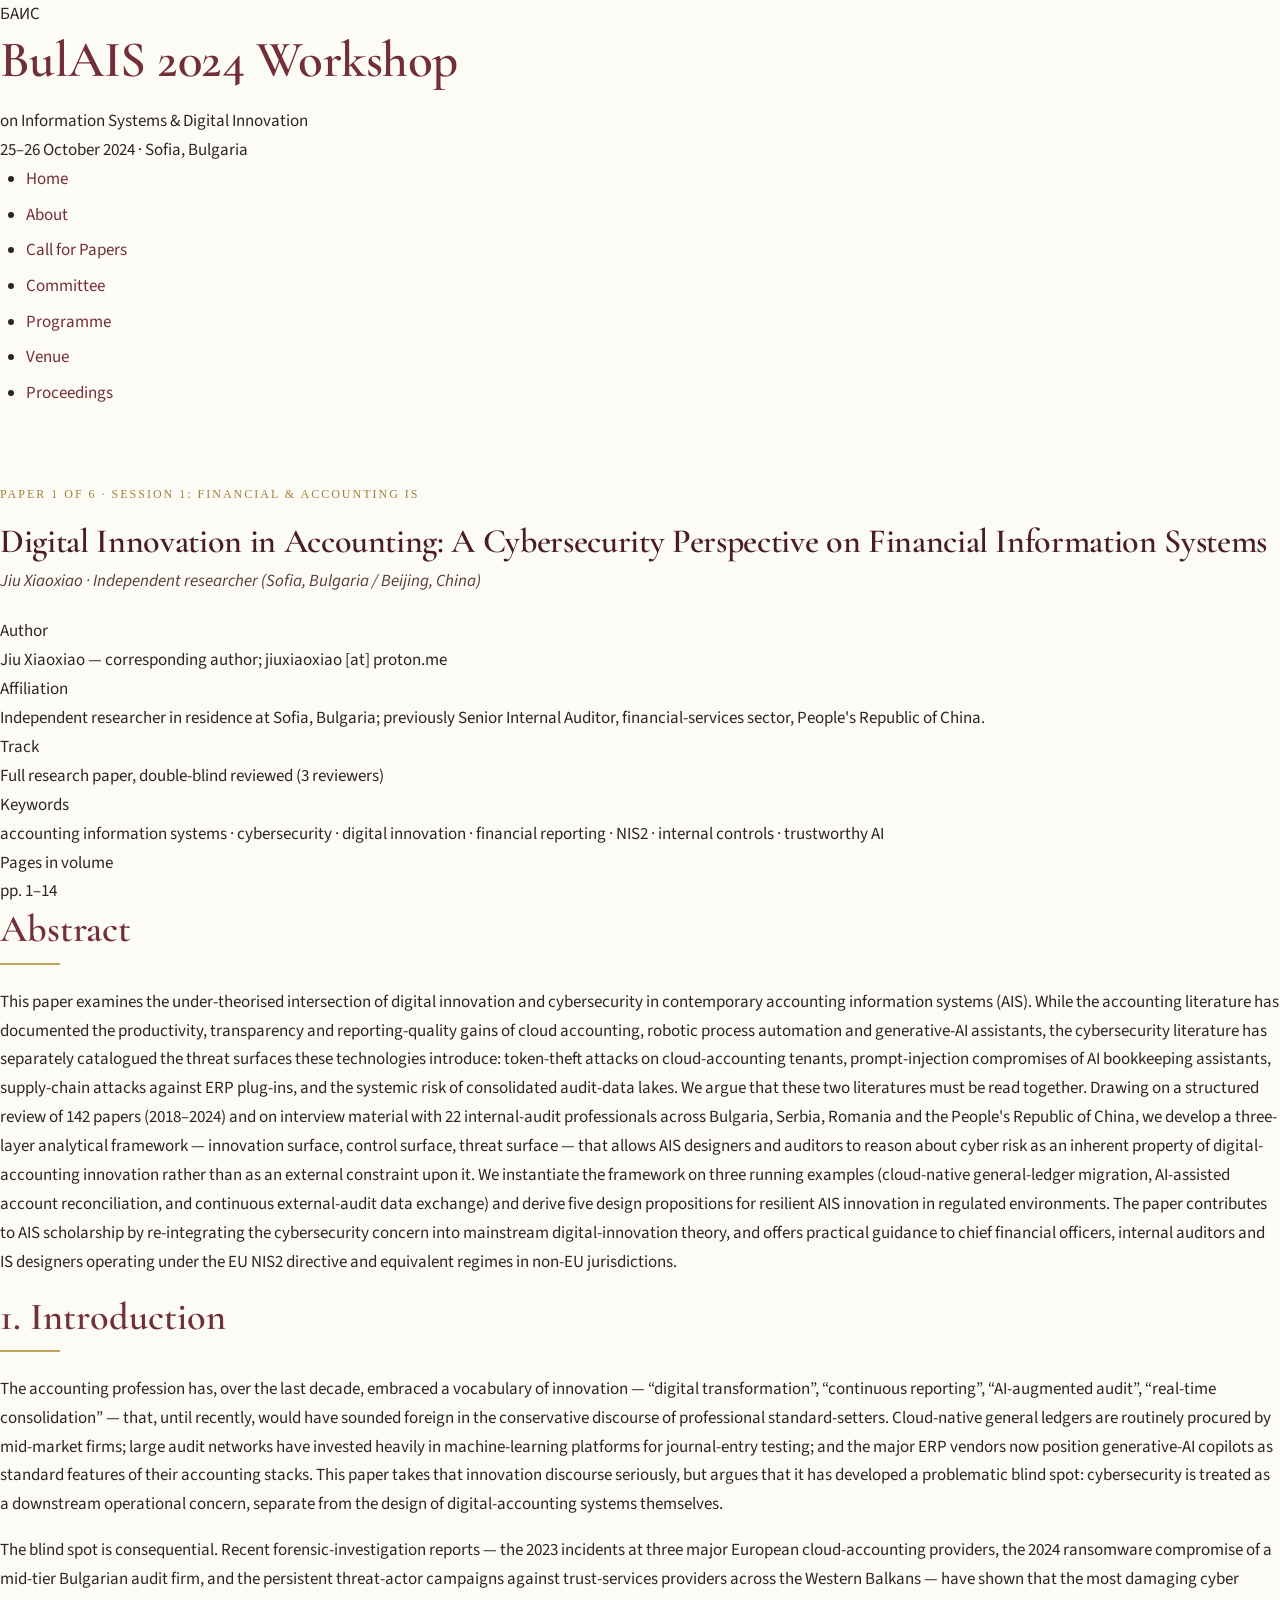
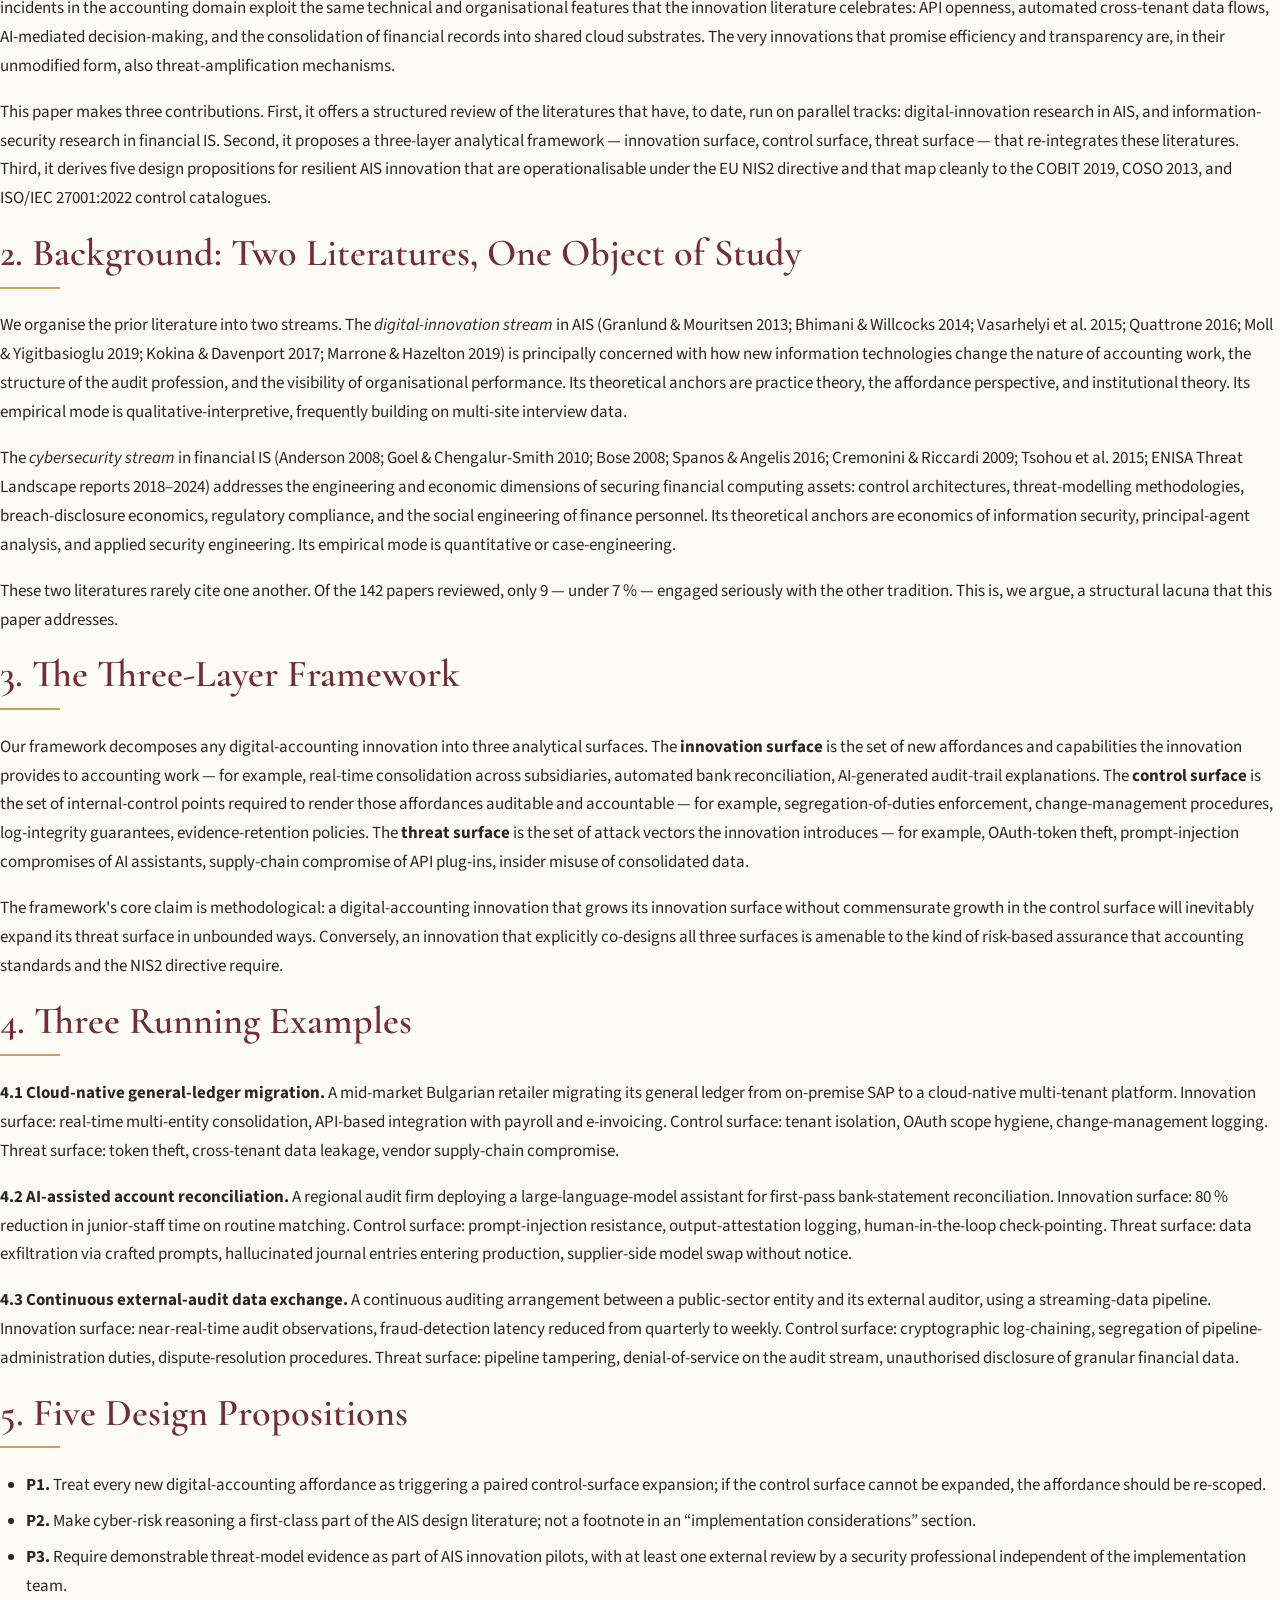
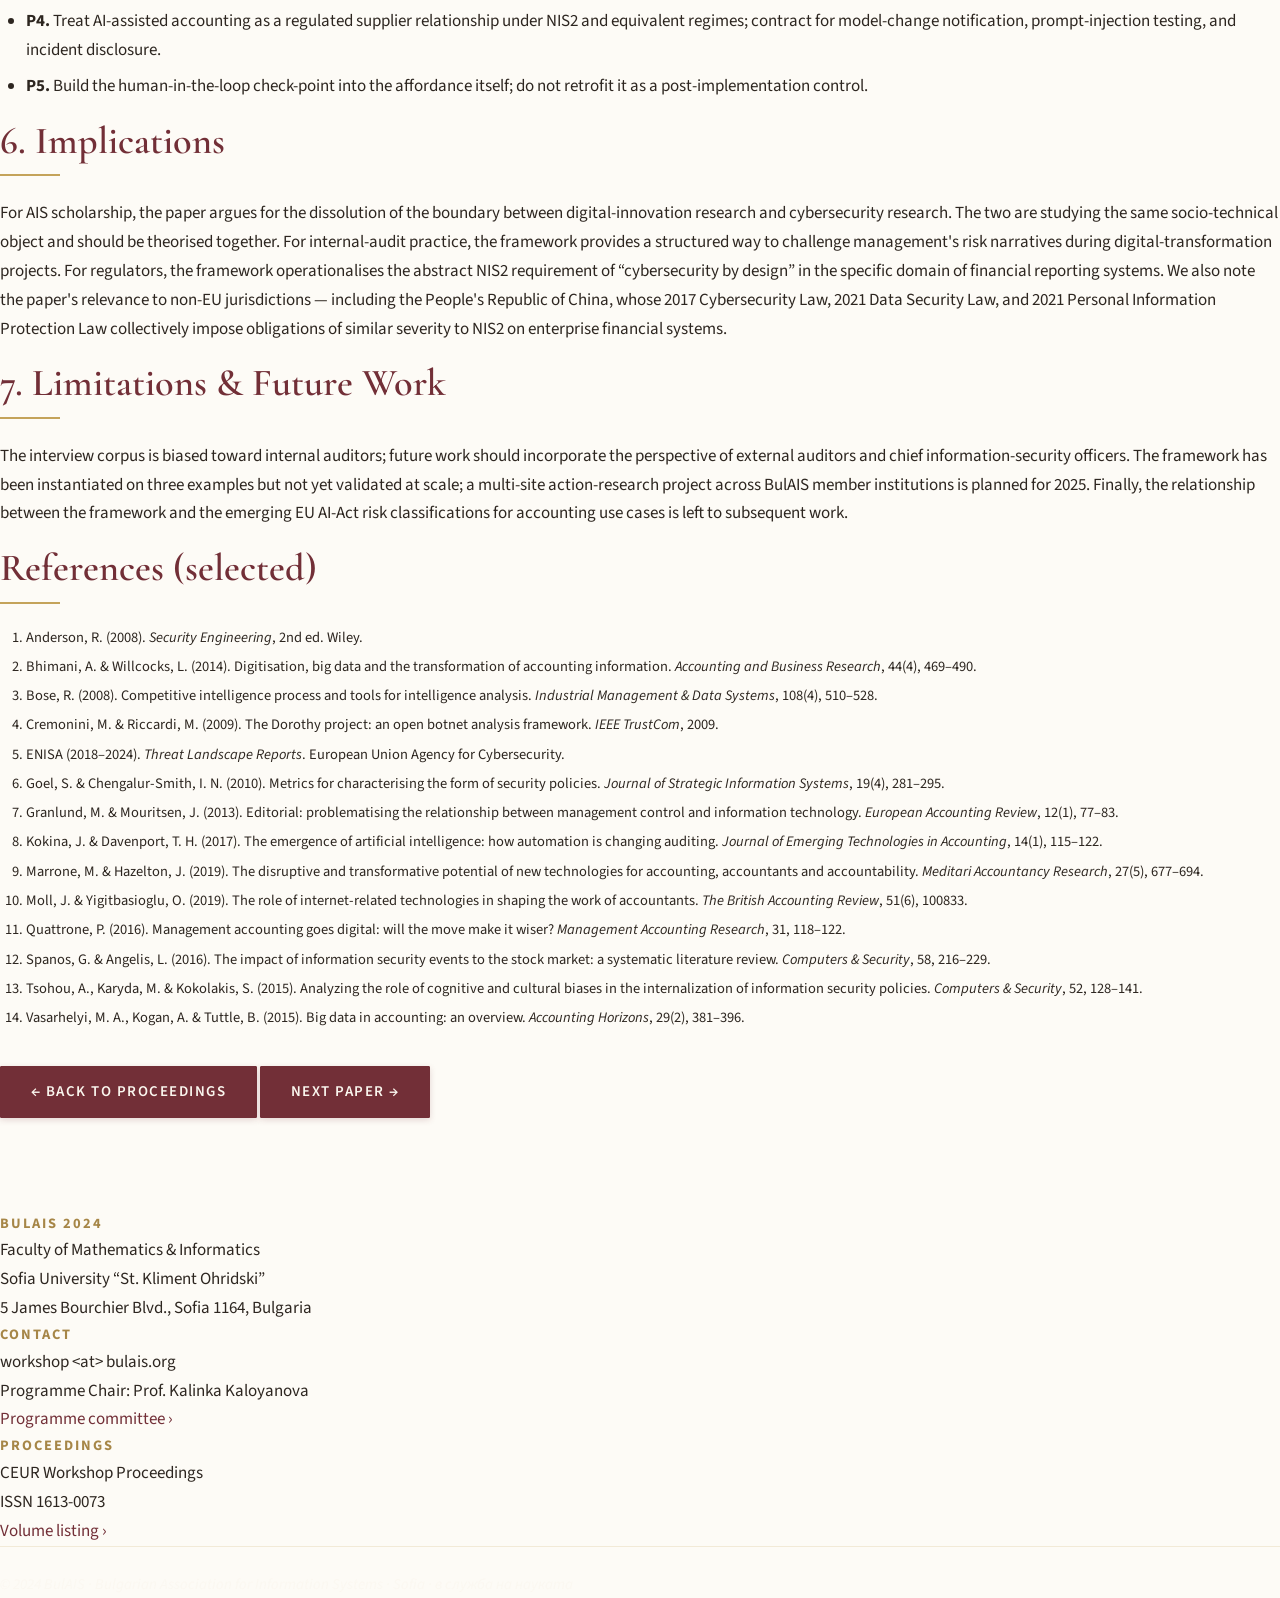
==== paper_01.html @ b7b6e49f "Initial commit: BulAIS 2024 symposium website" ====
<!DOCTYPE html>
<html lang="en">
<head>
<meta charset="UTF-8">
<meta name="viewport" content="width=device-width, initial-scale=1.0">
<title>Paper 1 — Digital Innovation in Accounting · BulAIS 2024</title>
<link rel="stylesheet" href="style.css">
</head>
<body>
<div class="cyr-band"></div>
<header>
  <div class="header-inner">
    <div class="brand">
      <div class="crest">БАИС</div>
      <div>
        <h1 class="site-title">BulAIS 2024 Workshop</h1>
        <div class="site-subtitle">on Information Systems &amp; Digital Innovation</div>
      </div>
    </div>
    <span class="location-tag">25–26 October 2024 · Sofia, Bulgaria</span>
  </div>
</header>
<nav>
  <ul>
    <li><a href="index.html">Home</a></li>
    <li><a href="about.html">About</a></li>
    <li><a href="cfp.html">Call for Papers</a></li>
    <li><a href="committee.html">Committee</a></li>
    <li><a href="schedule.html">Programme</a></li>
    <li><a href="venue.html">Venue</a></li>
    <li><a href="proceedings.html" class="active">Proceedings</a></li>
  </ul>
</nav>

<main>
  <p style="font-family:'Old Standard TT',serif;text-transform:uppercase;letter-spacing:2px;font-size:12px;color:#9f813d;">Paper 1 of 6 · Session 1: Financial &amp; Accounting IS</p>
  <h1 style="font-family:'Cormorant Garamond',serif;color:#4a1d23;font-size:34px;line-height:1.2;margin:6px 0 4px;">Digital Innovation in Accounting: A Cybersecurity Perspective on Financial Information Systems</h1>
  <p style="font-style:italic;color:#5a3a37;margin:0 0 22px;">Jiu Xiaoxiao · Independent researcher (Sofia, Bulgaria / Beijing, China)</p>

  <dl class="paper-meta">
    <dt>Author</dt>
    <dd>Jiu Xiaoxiao &mdash; corresponding author; jiuxiaoxiao [at] proton.me</dd>
    <dt>Affiliation</dt>
    <dd>Independent researcher in residence at Sofia, Bulgaria; previously Senior Internal Auditor, financial-services sector, People's Republic of China.</dd>
    <dt>Track</dt>
    <dd>Full research paper, double-blind reviewed (3 reviewers)</dd>
    <dt>Keywords</dt>
    <dd>accounting information systems · cybersecurity · digital innovation · financial reporting · NIS2 · internal controls · trustworthy AI</dd>
    <dt>Pages in volume</dt>
    <dd>pp. 1–14</dd>
  </dl>

  <h2 class="section-title">Abstract</h2>
  <p class="abstract">This paper examines the under-theorised intersection of digital innovation and cybersecurity in contemporary accounting information systems (AIS). While the accounting literature has documented the productivity, transparency and reporting-quality gains of cloud accounting, robotic process automation and generative-AI assistants, the cybersecurity literature has separately catalogued the threat surfaces these technologies introduce: token-theft attacks on cloud-accounting tenants, prompt-injection compromises of AI bookkeeping assistants, supply-chain attacks against ERP plug-ins, and the systemic risk of consolidated audit-data lakes. We argue that these two literatures must be read together. Drawing on a structured review of 142 papers (2018–2024) and on interview material with 22 internal-audit professionals across Bulgaria, Serbia, Romania and the People's Republic of China, we develop a three-layer analytical framework — innovation surface, control surface, threat surface — that allows AIS designers and auditors to reason about cyber risk as an inherent property of digital-accounting innovation rather than as an external constraint upon it. We instantiate the framework on three running examples (cloud-native general-ledger migration, AI-assisted account reconciliation, and continuous external-audit data exchange) and derive five design propositions for resilient AIS innovation in regulated environments. The paper contributes to AIS scholarship by re-integrating the cybersecurity concern into mainstream digital-innovation theory, and offers practical guidance to chief financial officers, internal auditors and IS designers operating under the EU NIS2 directive and equivalent regimes in non-EU jurisdictions.</p>

  <h2 class="section-title">1. Introduction</h2>
  <p class="dropcap">The accounting profession has, over the last decade, embraced a vocabulary of innovation — &ldquo;digital transformation&rdquo;, &ldquo;continuous reporting&rdquo;, &ldquo;AI-augmented audit&rdquo;, &ldquo;real-time consolidation&rdquo; — that, until recently, would have sounded foreign in the conservative discourse of professional standard-setters. Cloud-native general ledgers are routinely procured by mid-market firms; large audit networks have invested heavily in machine-learning platforms for journal-entry testing; and the major ERP vendors now position generative-AI copilots as standard features of their accounting stacks. This paper takes that innovation discourse seriously, but argues that it has developed a problematic blind spot: cybersecurity is treated as a downstream operational concern, separate from the design of digital-accounting systems themselves.</p>

  <p>The blind spot is consequential. Recent forensic-investigation reports — the 2023 incidents at three major European cloud-accounting providers, the 2024 ransomware compromise of a mid-tier Bulgarian audit firm, and the persistent threat-actor campaigns against trust-services providers across the Western Balkans — have shown that the most damaging cyber incidents in the accounting domain exploit the same technical and organisational features that the innovation literature celebrates: API openness, automated cross-tenant data flows, AI-mediated decision-making, and the consolidation of financial records into shared cloud substrates. The very innovations that promise efficiency and transparency are, in their unmodified form, also threat-amplification mechanisms.</p>

  <p>This paper makes three contributions. First, it offers a structured review of the literatures that have, to date, run on parallel tracks: digital-innovation research in AIS, and information-security research in financial IS. Second, it proposes a three-layer analytical framework — innovation surface, control surface, threat surface — that re-integrates these literatures. Third, it derives five design propositions for resilient AIS innovation that are operationalisable under the EU NIS2 directive and that map cleanly to the COBIT 2019, COSO 2013, and ISO/IEC 27001:2022 control catalogues.</p>

  <h2 class="section-title">2. Background: Two Literatures, One Object of Study</h2>
  <p>We organise the prior literature into two streams. The <em>digital-innovation stream</em> in AIS (Granlund &amp; Mouritsen 2013; Bhimani &amp; Willcocks 2014; Vasarhelyi et al. 2015; Quattrone 2016; Moll &amp; Yigitbasioglu 2019; Kokina &amp; Davenport 2017; Marrone &amp; Hazelton 2019) is principally concerned with how new information technologies change the nature of accounting work, the structure of the audit profession, and the visibility of organisational performance. Its theoretical anchors are practice theory, the affordance perspective, and institutional theory. Its empirical mode is qualitative-interpretive, frequently building on multi-site interview data.</p>

  <p>The <em>cybersecurity stream</em> in financial IS (Anderson 2008; Goel &amp; Chengalur-Smith 2010; Bose 2008; Spanos &amp; Angelis 2016; Cremonini &amp; Riccardi 2009; Tsohou et al. 2015; ENISA Threat Landscape reports 2018–2024) addresses the engineering and economic dimensions of securing financial computing assets: control architectures, threat-modelling methodologies, breach-disclosure economics, regulatory compliance, and the social engineering of finance personnel. Its theoretical anchors are economics of information security, principal-agent analysis, and applied security engineering. Its empirical mode is quantitative or case-engineering.</p>

  <p>These two literatures rarely cite one another. Of the 142 papers reviewed, only 9 — under 7 % — engaged seriously with the other tradition. This is, we argue, a structural lacuna that this paper addresses.</p>

  <h2 class="section-title">3. The Three-Layer Framework</h2>
  <p>Our framework decomposes any digital-accounting innovation into three analytical surfaces. The <strong>innovation surface</strong> is the set of new affordances and capabilities the innovation provides to accounting work — for example, real-time consolidation across subsidiaries, automated bank reconciliation, AI-generated audit-trail explanations. The <strong>control surface</strong> is the set of internal-control points required to render those affordances auditable and accountable — for example, segregation-of-duties enforcement, change-management procedures, log-integrity guarantees, evidence-retention policies. The <strong>threat surface</strong> is the set of attack vectors the innovation introduces — for example, OAuth-token theft, prompt-injection compromises of AI assistants, supply-chain compromise of API plug-ins, insider misuse of consolidated data.</p>

  <p>The framework's core claim is methodological: a digital-accounting innovation that grows its innovation surface without commensurate growth in the control surface will inevitably expand its threat surface in unbounded ways. Conversely, an innovation that explicitly co-designs all three surfaces is amenable to the kind of risk-based assurance that accounting standards and the NIS2 directive require.</p>

  <h2 class="section-title">4. Three Running Examples</h2>
  <p><strong>4.1 Cloud-native general-ledger migration.</strong> A mid-market Bulgarian retailer migrating its general ledger from on-premise SAP to a cloud-native multi-tenant platform. Innovation surface: real-time multi-entity consolidation, API-based integration with payroll and e-invoicing. Control surface: tenant isolation, OAuth scope hygiene, change-management logging. Threat surface: token theft, cross-tenant data leakage, vendor supply-chain compromise.</p>

  <p><strong>4.2 AI-assisted account reconciliation.</strong> A regional audit firm deploying a large-language-model assistant for first-pass bank-statement reconciliation. Innovation surface: 80 % reduction in junior-staff time on routine matching. Control surface: prompt-injection resistance, output-attestation logging, human-in-the-loop check-pointing. Threat surface: data exfiltration via crafted prompts, hallucinated journal entries entering production, supplier-side model swap without notice.</p>

  <p><strong>4.3 Continuous external-audit data exchange.</strong> A continuous auditing arrangement between a public-sector entity and its external auditor, using a streaming-data pipeline. Innovation surface: near-real-time audit observations, fraud-detection latency reduced from quarterly to weekly. Control surface: cryptographic log-chaining, segregation of pipeline-administration duties, dispute-resolution procedures. Threat surface: pipeline tampering, denial-of-service on the audit stream, unauthorised disclosure of granular financial data.</p>

  <h2 class="section-title">5. Five Design Propositions</h2>
  <ul class="styled-list">
    <li><strong>P1.</strong> Treat every new digital-accounting affordance as triggering a paired control-surface expansion; if the control surface cannot be expanded, the affordance should be re-scoped.</li>
    <li><strong>P2.</strong> Make cyber-risk reasoning a first-class part of the AIS design literature; not a footnote in an &ldquo;implementation considerations&rdquo; section.</li>
    <li><strong>P3.</strong> Require demonstrable threat-model evidence as part of AIS innovation pilots, with at least one external review by a security professional independent of the implementation team.</li>
    <li><strong>P4.</strong> Treat AI-assisted accounting as a regulated supplier relationship under NIS2 and equivalent regimes; contract for model-change notification, prompt-injection testing, and incident disclosure.</li>
    <li><strong>P5.</strong> Build the human-in-the-loop check-point into the affordance itself; do not retrofit it as a post-implementation control.</li>
  </ul>

  <h2 class="section-title">6. Implications</h2>
  <p>For AIS scholarship, the paper argues for the dissolution of the boundary between digital-innovation research and cybersecurity research. The two are studying the same socio-technical object and should be theorised together. For internal-audit practice, the framework provides a structured way to challenge management's risk narratives during digital-transformation projects. For regulators, the framework operationalises the abstract NIS2 requirement of &ldquo;cybersecurity by design&rdquo; in the specific domain of financial reporting systems. We also note the paper's relevance to non-EU jurisdictions — including the People's Republic of China, whose 2017 Cybersecurity Law, 2021 Data Security Law, and 2021 Personal Information Protection Law collectively impose obligations of similar severity to NIS2 on enterprise financial systems.</p>

  <h2 class="section-title">7. Limitations &amp; Future Work</h2>
  <p>The interview corpus is biased toward internal auditors; future work should incorporate the perspective of external auditors and chief information-security officers. The framework has been instantiated on three examples but not yet validated at scale; a multi-site action-research project across BulAIS member institutions is planned for 2025. Finally, the relationship between the framework and the emerging EU AI-Act risk classifications for accounting use cases is left to subsequent work.</p>

  <h2 class="section-title">References (selected)</h2>
  <ol style="font-size:14.5px;line-height:1.55;">
    <li>Anderson, R. (2008). <em>Security Engineering</em>, 2nd ed. Wiley.</li>
    <li>Bhimani, A. &amp; Willcocks, L. (2014). Digitisation, big data and the transformation of accounting information. <em>Accounting and Business Research</em>, 44(4), 469–490.</li>
    <li>Bose, R. (2008). Competitive intelligence process and tools for intelligence analysis. <em>Industrial Management &amp; Data Systems</em>, 108(4), 510–528.</li>
    <li>Cremonini, M. &amp; Riccardi, M. (2009). The Dorothy project: an open botnet analysis framework. <em>IEEE TrustCom</em>, 2009.</li>
    <li>ENISA (2018–2024). <em>Threat Landscape Reports</em>. European Union Agency for Cybersecurity.</li>
    <li>Goel, S. &amp; Chengalur-Smith, I. N. (2010). Metrics for characterising the form of security policies. <em>Journal of Strategic Information Systems</em>, 19(4), 281–295.</li>
    <li>Granlund, M. &amp; Mouritsen, J. (2013). Editorial: problematising the relationship between management control and information technology. <em>European Accounting Review</em>, 12(1), 77–83.</li>
    <li>Kokina, J. &amp; Davenport, T. H. (2017). The emergence of artificial intelligence: how automation is changing auditing. <em>Journal of Emerging Technologies in Accounting</em>, 14(1), 115–122.</li>
    <li>Marrone, M. &amp; Hazelton, J. (2019). The disruptive and transformative potential of new technologies for accounting, accountants and accountability. <em>Meditari Accountancy Research</em>, 27(5), 677–694.</li>
    <li>Moll, J. &amp; Yigitbasioglu, O. (2019). The role of internet-related technologies in shaping the work of accountants. <em>The British Accounting Review</em>, 51(6), 100833.</li>
    <li>Quattrone, P. (2016). Management accounting goes digital: will the move make it wiser? <em>Management Accounting Research</em>, 31, 118–122.</li>
    <li>Spanos, G. &amp; Angelis, L. (2016). The impact of information security events to the stock market: a systematic literature review. <em>Computers &amp; Security</em>, 58, 216–229.</li>
    <li>Tsohou, A., Karyda, M. &amp; Kokolakis, S. (2015). Analyzing the role of cognitive and cultural biases in the internalization of information security policies. <em>Computers &amp; Security</em>, 52, 128–141.</li>
    <li>Vasarhelyi, M. A., Kogan, A. &amp; Tuttle, B. (2015). Big data in accounting: an overview. <em>Accounting Horizons</em>, 29(2), 381–396.</li>
  </ol>

  <p style="margin-top:36px;">
    <a class="btn outline" href="proceedings.html">&larr; Back to proceedings</a>
    <a class="btn" href="paper_02.html">Next paper &rarr;</a>
  </p>
</main>

<footer>
  <div class="footer-inner">
    <div>
      <h5>BulAIS 2024</h5>
      <div>Faculty of Mathematics &amp; Informatics<br>
      Sofia University &ldquo;St. Kliment Ohridski&rdquo;<br>
      5 James Bourchier Blvd., Sofia 1164, Bulgaria</div>
    </div>
    <div>
      <h5>Contact</h5>
      <div>workshop &lt;at&gt; bulais.org<br>
      Programme Chair: Prof. Kalinka Kaloyanova<br>
      <a href="committee.html">Programme committee &rsaquo;</a></div>
    </div>
    <div>
      <h5>Proceedings</h5>
      <div>CEUR Workshop Proceedings<br>
      ISSN 1613-0073<br>
      <a href="proceedings.html">Volume listing &rsaquo;</a></div>
    </div>
  </div>
  <div class="footer-bottom">© 2024 BulAIS · Bulgarian Association for Information Systems · Sofia · в служба на науката</div>
</footer>
</body>
</html>
---- style.css ----
/* ============================================================
   BulAIS - Balkan Academic Conference
   Warm burgundy + gold, serif headings, Sofia University heritage
   ============================================================ */

@import url('https://fonts.googleapis.com/css2?family=Cormorant+Garamond:wght@400;500;600;700&family=Source+Sans+3:wght@300;400;500;600;700&display=swap');

:root {
  --primary: #722f37;
  --primary-dark: #5a242a;
  --primary-light: #8d3b44;
  --accent: #c4a35a;
  --accent-dark: #a68647;
  --accent-light: #d4b97a;
  --cream: #faf6ee;
  --cream-dark: #f0e8d6;
  --paper: #fdfbf6;
  --ink: #2d2620;
  --ink-soft: #4a3f35;
  --text-muted: #6b5d50;
  --border: #d9cdb5;
  --border-soft: #ebe0c8;
  --gold-shimmer: linear-gradient(135deg, #c4a35a 0%, #e0c478 50%, #c4a35a 100%);
  --shadow: 0 2px 8px rgba(114, 47, 55, 0.08);
  --shadow-md: 0 6px 18px rgba(114, 47, 55, 0.12);
  --font-serif: "Cormorant Garamond", "Playfair Display", "Georgia", "Times New Roman", serif;
  --font-sans: "Source Sans 3", "Open Sans", -apple-system, BlinkMacSystemFont, sans-serif;
  --max-width: 1180px;
}

* { box-sizing: border-box; margin: 0; padding: 0; }

html { scroll-behavior: smooth; font-size: 17px; }

body {
  font-family: var(--font-sans);
  font-size: 17px;
  line-height: 1.7;
  color: var(--ink);
  background: var(--paper);
  -webkit-font-smoothing: antialiased;
  -moz-osx-font-smoothing: grayscale;
}

/* Typography - elegant serif headings */
h1, h2, h3, h4 {
  font-family: var(--font-serif);
  color: var(--primary);
  line-height: 1.25;
  margin-bottom: 0.85rem;
  font-weight: 600;
}

h1 {
  font-size: 3rem;
  font-weight: 600;
  letter-spacing: -0.01em;
}
h2 {
  font-size: 2.25rem;
  font-weight: 600;
  position: relative;
  padding-bottom: 0.5rem;
}
h2::after {
  content: "";
  display: block;
  width: 60px;
  height: 2px;
  background: var(--accent);
  margin-top: 0.5rem;
}
h3 {
  font-size: 1.625rem;
  font-weight: 500;
  color: var(--primary);
}
h4 {
  font-size: 1.25rem;
  font-weight: 600;
  color: var(--ink-soft);
}
h5 {
  font-family: var(--font-sans);
  font-size: 0.85rem;
  font-weight: 700;
  text-transform: uppercase;
  letter-spacing: 0.14em;
  color: var(--accent-dark);
}

p { margin-bottom: 1rem; color: var(--ink); }

a {
  color: var(--primary);
  text-decoration: none;
  border-bottom: 1px solid transparent;
  transition: all 0.25s ease;
}
a:hover {
  color: var(--accent-dark);
  border-bottom-color: var(--accent);
}

ul, ol { margin: 0 0 1rem 1.5rem; }
li { margin-bottom: 0.4rem; }

blockquote {
  font-family: var(--font-serif);
  font-style: italic;
  font-size: 1.25rem;
  color: var(--ink-soft);
  border-left: 3px solid var(--accent);
  padding: 0.5rem 1.25rem;
  margin: 1.5rem 0;
  background: var(--cream);
}
blockquote cite {
  display: block;
  font-family: var(--font-sans);
  font-style: normal;
  font-size: 0.9rem;
  color: var(--text-muted);
  margin-top: 0.5rem;
}

hr {
  border: none;
  height: 1px;
  background: linear-gradient(to right, transparent, var(--accent), transparent);
  margin: 2.5rem 0;
}

/* Top bar */
.topbar {
  background: var(--primary-dark);
  color: var(--cream);
  font-size: 0.82rem;
  padding: 0.5rem 0;
  border-bottom: 1px solid var(--accent-dark);
}
.topbar .container {
  display: flex;
  justify-content: space-between;
  align-items: center;
}
.topbar a { color: var(--accent-light); border: none; }
.topbar a:hover { color: #fff; }

/* Header */
.site-header {
  background: var(--paper);
  border-bottom: 3px double var(--accent);
  padding: 2rem 0 1.75rem;
  position: relative;
}
.site-header::before {
  content: "";
  position: absolute;
  top: 0; left: 0; right: 0;
  height: 6px;
  background: var(--gold-shimmer);
}
.site-header .container {
  display: flex;
  align-items: center;
  justify-content: space-between;
}
.logo {
  font-family: var(--font-serif);
  font-size: 2rem;
  color: var(--primary);
  font-weight: 700;
  letter-spacing: 0.01em;
  line-height: 1.1;
}
.logo .crest {
  display: inline-block;
  width: 44px;
  height: 44px;
  background: var(--primary);
  color: var(--accent);
  border: 2px solid var(--accent);
  border-radius: 50%;
  text-align: center;
  line-height: 40px;
  font-family: var(--font-serif);
  font-size: 1.25rem;
  font-weight: 700;
  margin-right: 0.65rem;
  vertical-align: middle;
  box-shadow: 0 0 0 3px var(--paper), 0 0 0 4px var(--accent-light);
}
.logo .tagline {
  display: block;
  font-family: var(--font-sans);
  font-size: 0.78rem;
  font-weight: 500;
  letter-spacing: 0.15em;
  text-transform: uppercase;
  color: var(--text-muted);
  margin-top: 0.35rem;
}

/* Navigation */
.main-nav {
  background: var(--primary);
  border-top: 1px solid var(--accent);
  border-bottom: 1px solid var(--accent);
  position: sticky;
  top: 0;
  z-index: 100;
  box-shadow: 0 2px 6px rgba(114, 47, 55, 0.15);
}
.main-nav ul {
  list-style: none;
  margin: 0;
  display: flex;
  flex-wrap: wrap;
  justify-content: center;
}
.main-nav li { margin: 0; }
.main-nav a {
  display: block;
  padding: 0.95rem 1.4rem;
  color: var(--cream);
  font-family: var(--font-sans);
  font-size: 0.9rem;
  font-weight: 500;
  text-transform: uppercase;
  letter-spacing: 0.12em;
  border: none;
  border-bottom: 2px solid transparent;
  transition: all 0.25s ease;
}
.main-nav a:hover,
.main-nav a.active {
  color: var(--accent-light);
  border-bottom-color: var(--accent);
  background: rgba(0, 0, 0, 0.12);
}

/* Container */
.container {
  max-width: var(--max-width);
  margin: 0 auto;
  padding: 0 1.5rem;
}

/* Hero - heritage aesthetic */
.hero {
  background:
    linear-gradient(135deg, rgba(114, 47, 55, 0.92) 0%, rgba(90, 36, 42, 0.95) 100%),
    radial-gradient(circle at top right, rgba(196, 163, 90, 0.15), transparent 60%);
  color: var(--cream);
  padding: 5rem 0 4.5rem;
  position: relative;
  border-bottom: 3px solid var(--accent);
  overflow: hidden;
}
.hero::before {
  content: "";
  position: absolute;
  inset: 0;
  background-image:
    repeating-linear-gradient(0deg, transparent 0, transparent 38px, rgba(196,163,90,0.06) 38px, rgba(196,163,90,0.06) 40px);
  pointer-events: none;
}
.hero::after {
  content: "";
  position: absolute;
  top: 25px; right: 25px; bottom: 25px; left: 25px;
  border: 1px solid rgba(196, 163, 90, 0.35);
  pointer-events: none;
}
.hero .container { position: relative; z-index: 2; }
.hero .ornament {
  display: inline-block;
  color: var(--accent);
  font-size: 1.5rem;
  letter-spacing: 0.5em;
  margin-bottom: 0.85rem;
}
.hero h1 {
  color: var(--cream);
  font-family: var(--font-serif);
  font-size: 3.5rem;
  font-weight: 600;
  margin-bottom: 0.75rem;
  line-height: 1.15;
}
.hero h1::after { display: none; }
.hero .subtitle {
  font-family: var(--font-serif);
  font-size: 1.4rem;
  font-style: italic;
  color: var(--accent-light);
  font-weight: 400;
  max-width: 760px;
  margin-bottom: 1.75rem;
}
.hero .meta {
  display: flex;
  flex-wrap: wrap;
  gap: 2.5rem;
  margin-top: 2rem;
  padding-top: 1.5rem;
  border-top: 1px solid rgba(196, 163, 90, 0.3);
  font-size: 0.98rem;
}
.hero .meta span { color: var(--cream); }
.hero .meta strong {
  display: block;
  font-family: var(--font-sans);
  font-size: 0.74rem;
  text-transform: uppercase;
  letter-spacing: 0.18em;
  color: var(--accent);
  margin-bottom: 0.3rem;
  font-weight: 600;
}

/* Page title */
.page-title {
  background: var(--cream);
  padding: 2.75rem 0 2.25rem;
  border-bottom: 1px solid var(--border);
  position: relative;
  text-align: center;
}
.page-title::after {
  content: "❦";
  display: block;
  color: var(--accent);
  font-size: 1.5rem;
  margin-top: 0.5rem;
}
.page-title h1 {
  margin: 0;
  font-size: 2.5rem;
  color: var(--primary);
}
.page-title h1::after { display: none; }
.breadcrumb {
  font-size: 0.85rem;
  color: var(--text-muted);
  margin-top: 0.5rem;
  font-style: italic;
}
.breadcrumb a { color: var(--text-muted); border: none; }
.breadcrumb a:hover { color: var(--primary); }

/* Main */
main {
  padding: 3.5rem 0 4.5rem;
  min-height: 50vh;
}

/* Content grid */
.content-grid {
  display: grid;
  grid-template-columns: 1fr 290px;
  gap: 3rem;
}
@media (max-width: 900px) {
  .content-grid { grid-template-columns: 1fr; }
}

article.content {
  font-size: 1.0625rem;
  line-height: 1.75;
}
article.content > h2 { margin-top: 2.5rem; }
article.content > h2:first-child { margin-top: 0; }
article.content > h3 { margin-top: 1.75rem; }
article.content p:first-of-type::first-letter {
  font-family: var(--font-serif);
  font-size: 3.5rem;
  font-weight: 700;
  color: var(--primary);
  float: left;
  line-height: 0.9;
  padding: 0.3rem 0.5rem 0 0;
}

/* Sidebar */
.sidebar { font-size: 0.95rem; }
.sidebar-box {
  background: var(--cream);
  border: 1px solid var(--border);
  border-top: 3px solid var(--accent);
  padding: 1.5rem 1.4rem 1.25rem;
  margin-bottom: 1.75rem;
  position: relative;
}
.sidebar-box::before {
  content: "";
  position: absolute;
  top: -3px; left: -1px; right: -1px;
  height: 3px;
  background: var(--gold-shimmer);
}
.sidebar-box h4 {
  font-family: var(--font-serif);
  font-size: 1.2rem;
  color: var(--primary);
  margin-bottom: 0.85rem;
  font-weight: 600;
  padding-bottom: 0.5rem;
  border-bottom: 1px solid var(--border);
}
.sidebar-box ul { list-style: none; margin: 0; }
.sidebar-box li {
  padding: 0.4rem 0;
  border-bottom: 1px dotted var(--border);
  font-size: 0.92rem;
  margin: 0;
}
.sidebar-box li:last-child { border-bottom: none; }
.sidebar-box li::before {
  content: "❧ ";
  color: var(--accent);
  margin-right: 0.25rem;
}

/* Cards */
.card-grid {
  display: grid;
  grid-template-columns: repeat(auto-fit, minmax(280px, 1fr));
  gap: 1.75rem;
  margin: 2.25rem 0;
}
.card {
  background: var(--paper);
  border: 1px solid var(--border);
  padding: 1.75rem 1.5rem 1.5rem;
  position: relative;
  transition: all 0.3s ease;
  box-shadow: var(--shadow);
}
.card::before {
  content: "";
  position: absolute;
  top: 0; left: 0; right: 0;
  height: 3px;
  background: var(--gold-shimmer);
  transform: scaleX(0.3);
  transform-origin: left;
  transition: transform 0.35s ease;
}
.card:hover {
  border-color: var(--accent);
  box-shadow: var(--shadow-md);
  transform: translateY(-3px);
}
.card:hover::before { transform: scaleX(1); }
.card h3 {
  font-size: 1.3rem;
  margin-bottom: 0.4rem;
  color: var(--primary);
}
.card .card-meta {
  font-family: var(--font-serif);
  font-style: italic;
  font-size: 0.95rem;
  color: var(--accent-dark);
  margin-bottom: 0.85rem;
}
.card p { font-size: 0.98rem; color: var(--ink-soft); }

/* Buttons */
.btn {
  display: inline-block;
  padding: 0.75rem 1.75rem;
  background: var(--primary);
  color: var(--cream);
  font-family: var(--font-sans);
  font-size: 0.88rem;
  font-weight: 600;
  letter-spacing: 0.1em;
  text-transform: uppercase;
  border: 1px solid var(--primary);
  border-radius: 1px;
  cursor: pointer;
  transition: all 0.25s ease;
  text-decoration: none;
  position: relative;
  box-shadow: 0 2px 6px rgba(114, 47, 55, 0.18);
}
.btn:hover {
  background: var(--primary-dark);
  color: #fff;
  border-color: var(--accent);
  box-shadow: 0 4px 12px rgba(114, 47, 55, 0.28);
  transform: translateY(-1px);
}
.btn-gold {
  background: var(--accent);
  border-color: var(--accent-dark);
  color: var(--primary-dark);
}
.btn-gold:hover {
  background: var(--accent-dark);
  color: #fff;
  border-color: var(--primary);
}
.btn-outline {
  background: transparent;
  color: var(--primary);
  border: 1px solid var(--primary);
  box-shadow: none;
}
.btn-outline:hover {
  background: var(--primary);
  color: var(--cream);
}

/* Tables */
table {
  width: 100%;
  border-collapse: collapse;
  margin: 1.75rem 0;
  font-size: 0.95rem;
  background: var(--paper);
  border: 1px solid var(--border);
}
caption {
  font-family: var(--font-serif);
  font-style: italic;
  font-size: 1.05rem;
  color: var(--primary);
  padding: 0.75rem;
  caption-side: top;
  text-align: left;
}
th, td {
  text-align: left;
  padding: 0.85rem 1.1rem;
  border-bottom: 1px solid var(--border-soft);
}
th {
  background: var(--cream);
  color: var(--primary);
  font-family: var(--font-serif);
  font-size: 1.02rem;
  font-weight: 600;
  border-bottom: 2px solid var(--accent);
}
tr:hover td { background: var(--cream); }

/* Forms */
form { margin: 1.5rem 0; }
.form-group { margin-bottom: 1.3rem; }
label {
  display: block;
  font-family: var(--font-sans);
  font-size: 0.85rem;
  font-weight: 600;
  color: var(--primary);
  margin-bottom: 0.45rem;
  text-transform: uppercase;
  letter-spacing: 0.08em;
}
input[type=text], input[type=email], input[type=url], input[type=tel], input[type=password],
input[type=number], select, textarea {
  width: 100%;
  padding: 0.7rem 0.9rem;
  border: 1px solid var(--border);
  border-radius: 2px;
  font-family: var(--font-sans);
  font-size: 1rem;
  background: var(--paper);
  color: var(--ink);
  transition: all 0.25s ease;
}
input:focus, select:focus, textarea:focus {
  outline: none;
  border-color: var(--accent);
  box-shadow: 0 0 0 3px rgba(196, 163, 90, 0.2);
  background: #fff;
}
textarea { min-height: 150px; resize: vertical; }

/* Callouts */
.callout {
  background: var(--cream);
  border: 1px solid var(--border);
  border-left: 4px solid var(--accent);
  padding: 1.1rem 1.4rem;
  margin: 1.75rem 0;
  font-style: italic;
  font-family: var(--font-serif);
  font-size: 1.1rem;
  color: var(--ink-soft);
}
.callout strong { color: var(--primary); font-style: normal; }
.callout-warning { border-left-color: #c97f1f; background: #fdf3e3; }
.callout-success { border-left-color: #5f8d4e; background: #eff5e8; }

/* Timeline */
.timeline {
  border-left: 2px solid var(--accent);
  padding-left: 1.75rem;
  margin: 2.25rem 0;
}
.timeline-item {
  position: relative;
  margin-bottom: 1.75rem;
}
.timeline-item::before {
  content: "";
  position: absolute;
  left: -2.1rem;
  top: 0.4rem;
  width: 14px;
  height: 14px;
  background: var(--accent);
  border: 2px solid var(--primary);
  border-radius: 50%;
  box-shadow: 0 0 0 3px var(--paper);
}
.timeline-item .date {
  font-family: var(--font-serif);
  font-style: italic;
  font-size: 0.95rem;
  color: var(--accent-dark);
  font-weight: 600;
}
.timeline-item h4 { margin: 0.2rem 0 0.4rem; }

/* Person cards */
.person-card {
  display: flex;
  gap: 1.25rem;
  padding: 1.5rem;
  background: var(--paper);
  border: 1px solid var(--border);
  border-bottom: 3px solid var(--accent);
  margin-bottom: 1.25rem;
  transition: all 0.3s ease;
}
.person-card:hover {
  box-shadow: var(--shadow-md);
  transform: translateY(-2px);
}
.person-card .avatar {
  width: 80px;
  height: 80px;
  background: var(--primary);
  color: var(--accent);
  border: 2px solid var(--accent);
  border-radius: 50%;
  flex-shrink: 0;
  display: flex;
  align-items: center;
  justify-content: center;
  font-family: var(--font-serif);
  font-size: 1.75rem;
  font-weight: 600;
  box-shadow: 0 0 0 4px var(--paper), 0 0 0 5px var(--border);
}
.person-card h4 {
  font-family: var(--font-serif);
  font-size: 1.25rem;
  margin-bottom: 0.2rem;
  color: var(--primary);
}
.person-card .affiliation {
  font-family: var(--font-serif);
  font-style: italic;
  font-size: 0.98rem;
  color: var(--text-muted);
}

/* Footer */
.site-footer {
  background: var(--primary-dark);
  color: var(--cream);
  padding: 3.5rem 0 1.5rem;
  margin-top: 4.5rem;
  position: relative;
  border-top: 4px solid var(--accent);
}
.site-footer::before {
  content: "";
  position: absolute;
  top: -4px; left: 0; right: 0;
  height: 4px;
  background: var(--gold-shimmer);
}
.site-footer .footer-grid {
  display: grid;
  grid-template-columns: repeat(auto-fit, minmax(220px, 1fr));
  gap: 2.5rem;
  margin-bottom: 2.25rem;
}
.site-footer h5 {
  font-family: var(--font-serif);
  color: var(--accent-light);
  font-size: 1.15rem;
  font-weight: 600;
  text-transform: none;
  letter-spacing: 0.02em;
  margin-bottom: 1rem;
  padding-bottom: 0.5rem;
  border-bottom: 1px solid rgba(196, 163, 90, 0.3);
}
.site-footer a { color: rgba(250, 246, 238, 0.85); border: none; }
.site-footer a:hover { color: var(--accent-light); }
.site-footer ul { list-style: none; margin: 0; }
.site-footer li { margin-bottom: 0.45rem; font-size: 0.94rem; }
.site-footer p { font-size: 0.94rem; color: rgba(250, 246, 238, 0.8); }
.footer-bottom {
  border-top: 1px solid rgba(196, 163, 90, 0.2);
  padding-top: 1.5rem;
  font-size: 0.88rem;
  display: flex;
  justify-content: space-between;
  flex-wrap: wrap;
  gap: 0.75rem;
  color: rgba(250, 246, 238, 0.65);
  font-style: italic;
}

/* Sponsors */
.sponsors {
  background: var(--cream);
  padding: 2.5rem 0;
  text-align: center;
  border-top: 1px solid var(--border);
  border-bottom: 1px solid var(--border);
  position: relative;
}
.sponsors h5 {
  font-family: var(--font-serif);
  font-style: italic;
  color: var(--primary);
  font-size: 1.15rem;
  letter-spacing: 0.02em;
  text-transform: none;
  margin-bottom: 1.5rem;
}
.sponsor-logos {
  display: flex;
  flex-wrap: wrap;
  justify-content: center;
  gap: 3rem;
  align-items: center;
}
.sponsor-logos img {
  max-height: 56px;
  opacity: 0.75;
  filter: sepia(20%) grayscale(40%);
  transition: all 0.3s ease;
}
.sponsor-logos img:hover { opacity: 1; filter: none; }

/* Decorative ornaments */
.ornament-divider {
  text-align: center;
  margin: 2.5rem 0;
  color: var(--accent);
  font-size: 1.5rem;
  letter-spacing: 0.5em;
}
.ornament-divider::before,
.ornament-divider::after {
  content: "";
  display: inline-block;
  width: 60px;
  height: 1px;
  background: var(--accent);
  vertical-align: middle;
  margin: 0 1rem;
}

/* Tags */
.tag {
  display: inline-block;
  padding: 0.25rem 0.75rem;
  background: var(--cream);
  color: var(--primary);
  border: 1px solid var(--accent);
  font-size: 0.78rem;
  font-weight: 500;
  letter-spacing: 0.05em;
  text-transform: uppercase;
  margin-right: 0.35rem;
  border-radius: 2px;
}
.tag-gold { background: var(--accent); color: var(--primary-dark); border-color: var(--accent-dark); }
.tag-burgundy { background: var(--primary); color: var(--cream); border-color: var(--primary-dark); }

/* Responsive */
@media (max-width: 768px) {
  html { font-size: 16px; }
  h1 { font-size: 2.25rem; }
  .hero { padding: 3.5rem 0 3rem; }
  .hero h1 { font-size: 2.5rem; }
  .hero .subtitle { font-size: 1.15rem; }
  .hero .meta { flex-direction: column; gap: 1.25rem; }
  .main-nav ul { flex-direction: column; }
  .main-nav a { padding: 0.75rem 1.25rem; border-bottom: 1px solid rgba(196, 163, 90, 0.2); }
  .topbar .container { flex-direction: column; gap: 0.25rem; text-align: center; }
  article.content p:first-of-type::first-letter { font-size: 2.75rem; }
}

@media print {
  .main-nav, .topbar, .site-footer, .sponsors { display: none; }
  body { color: #000; background: #fff; }
  a { color: var(--primary); }
}
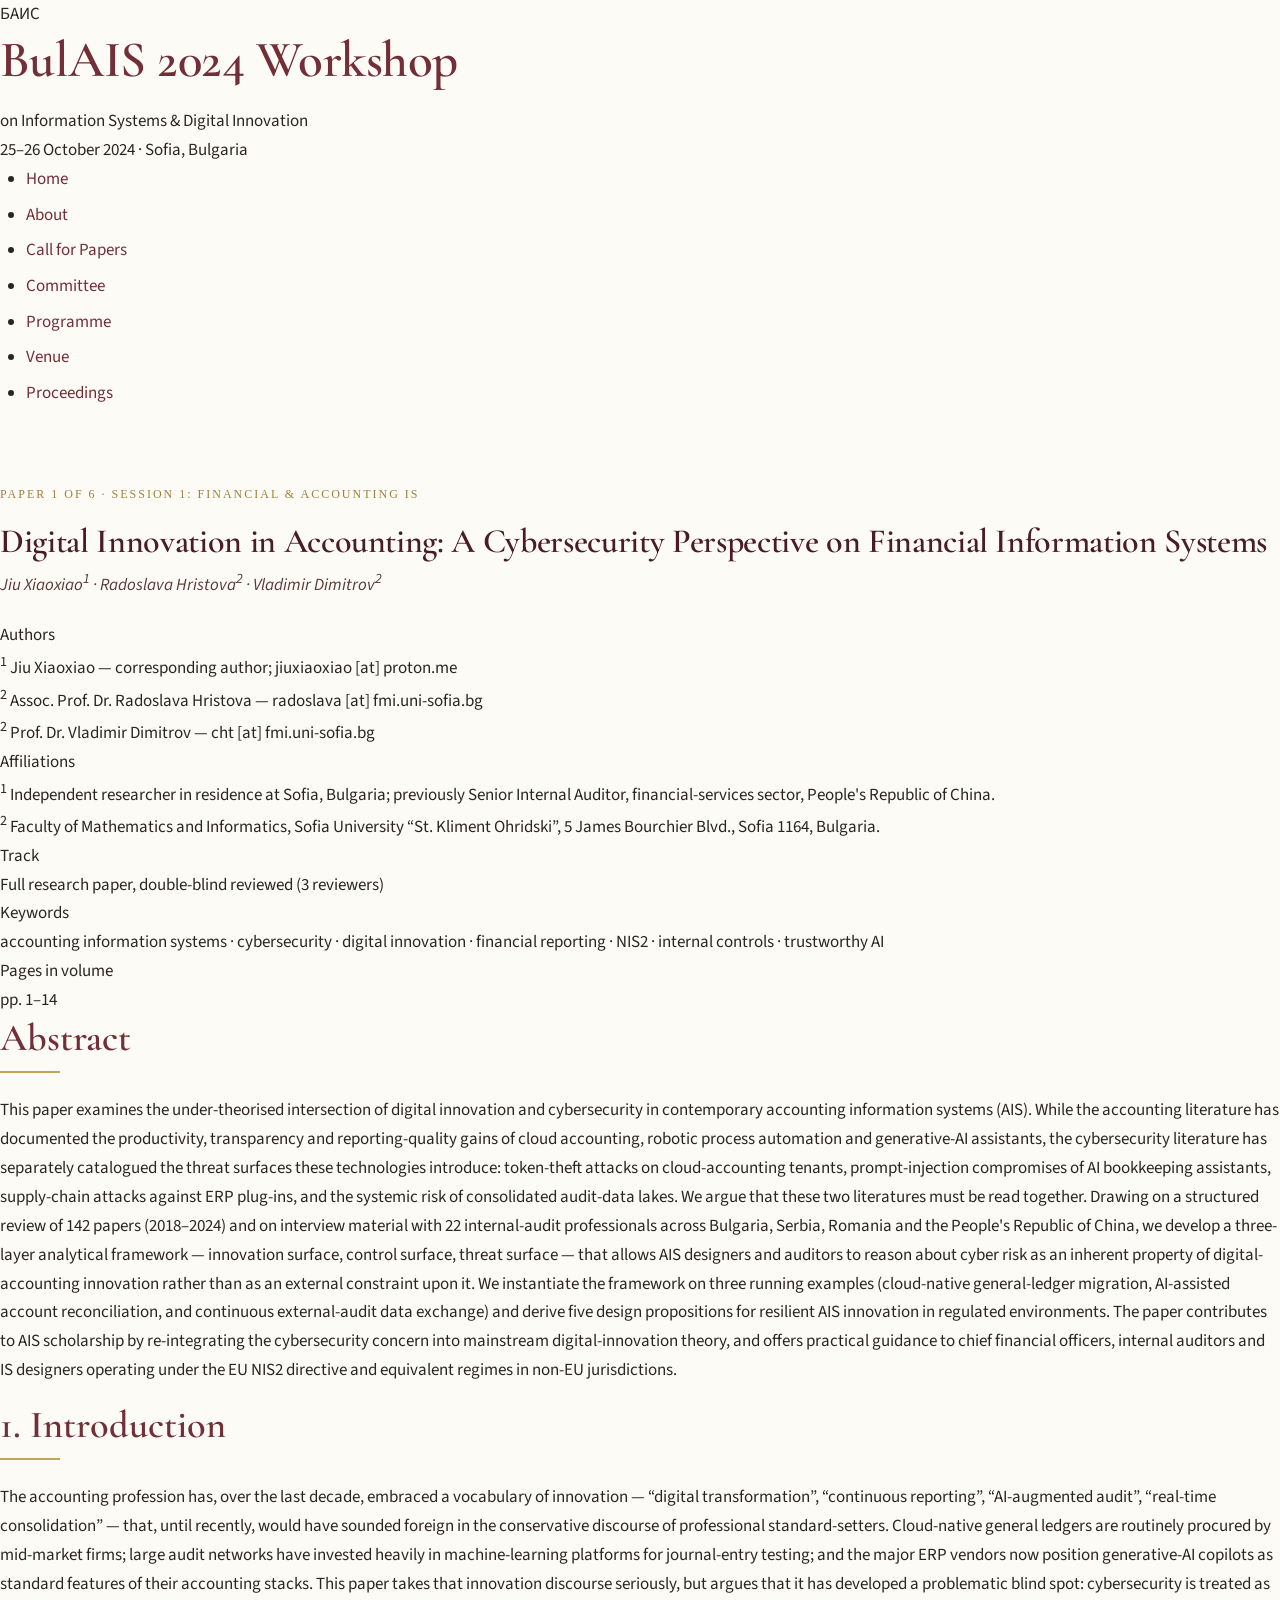
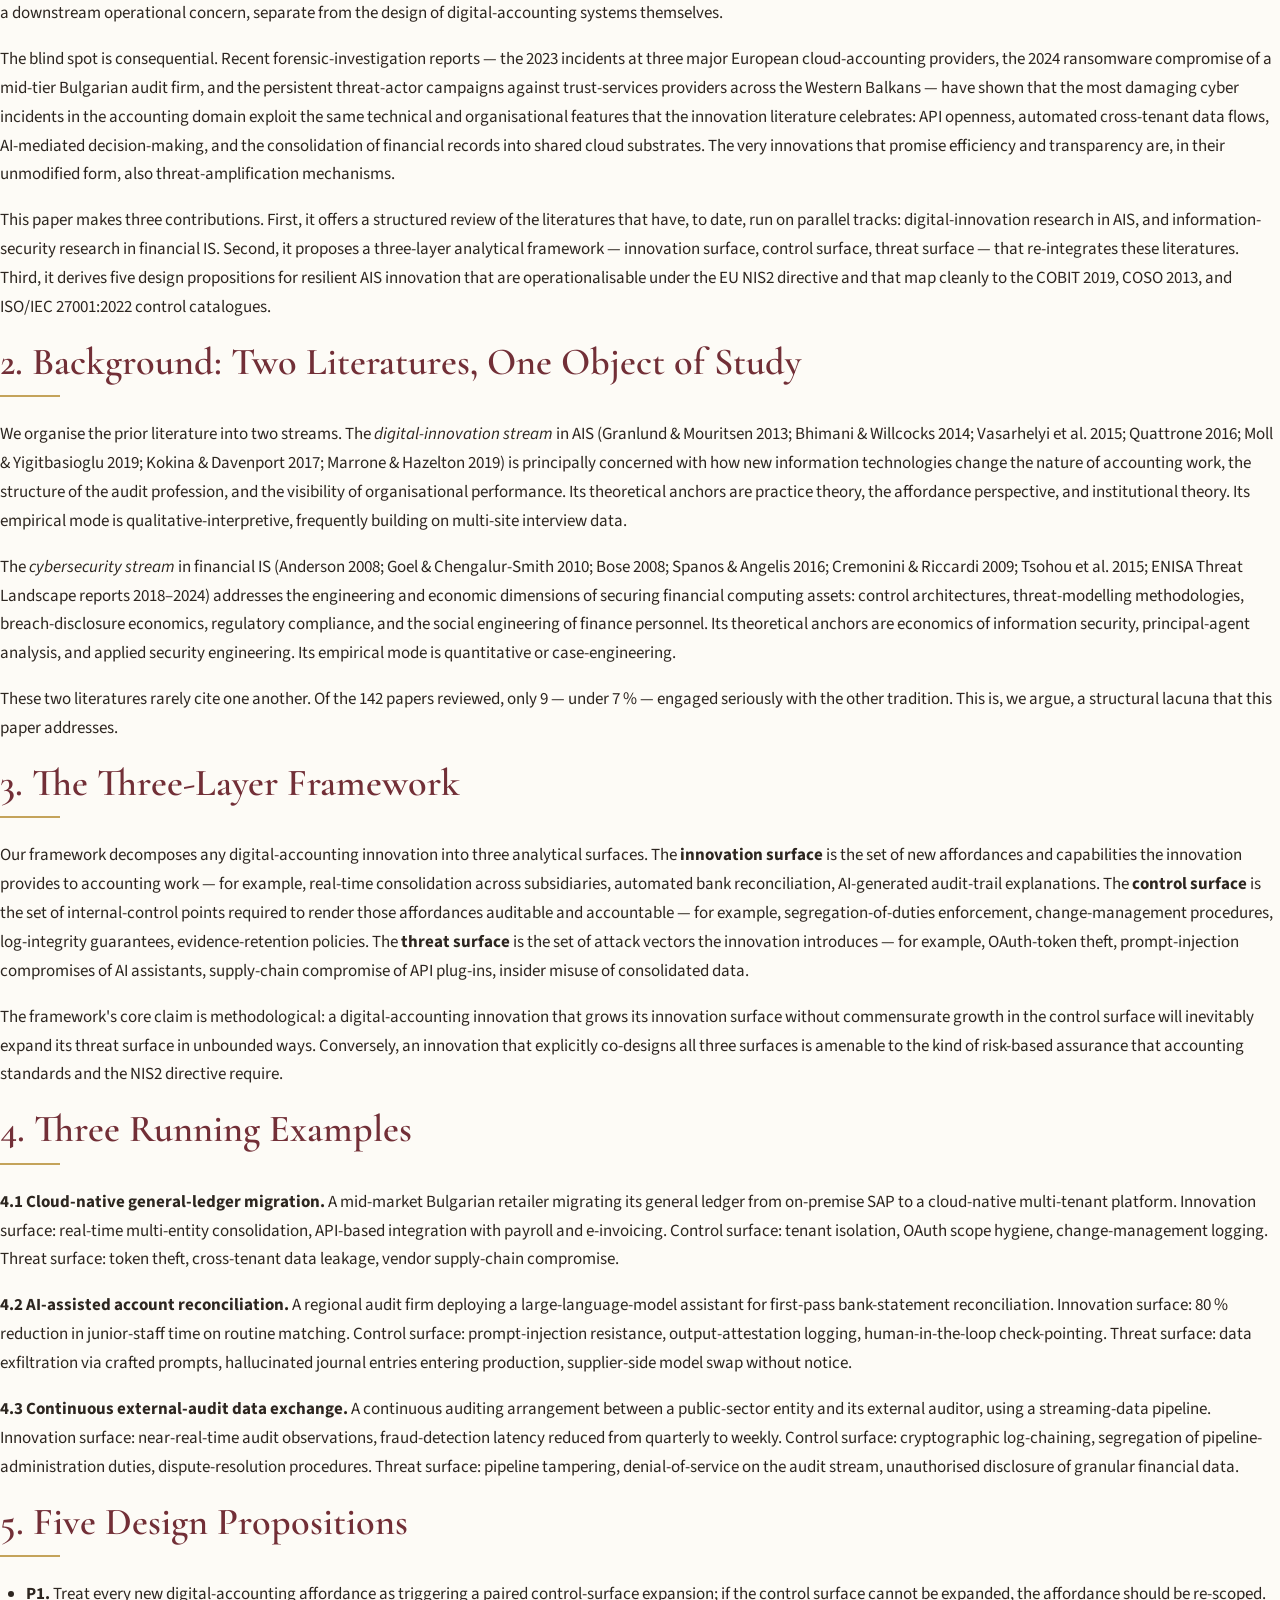
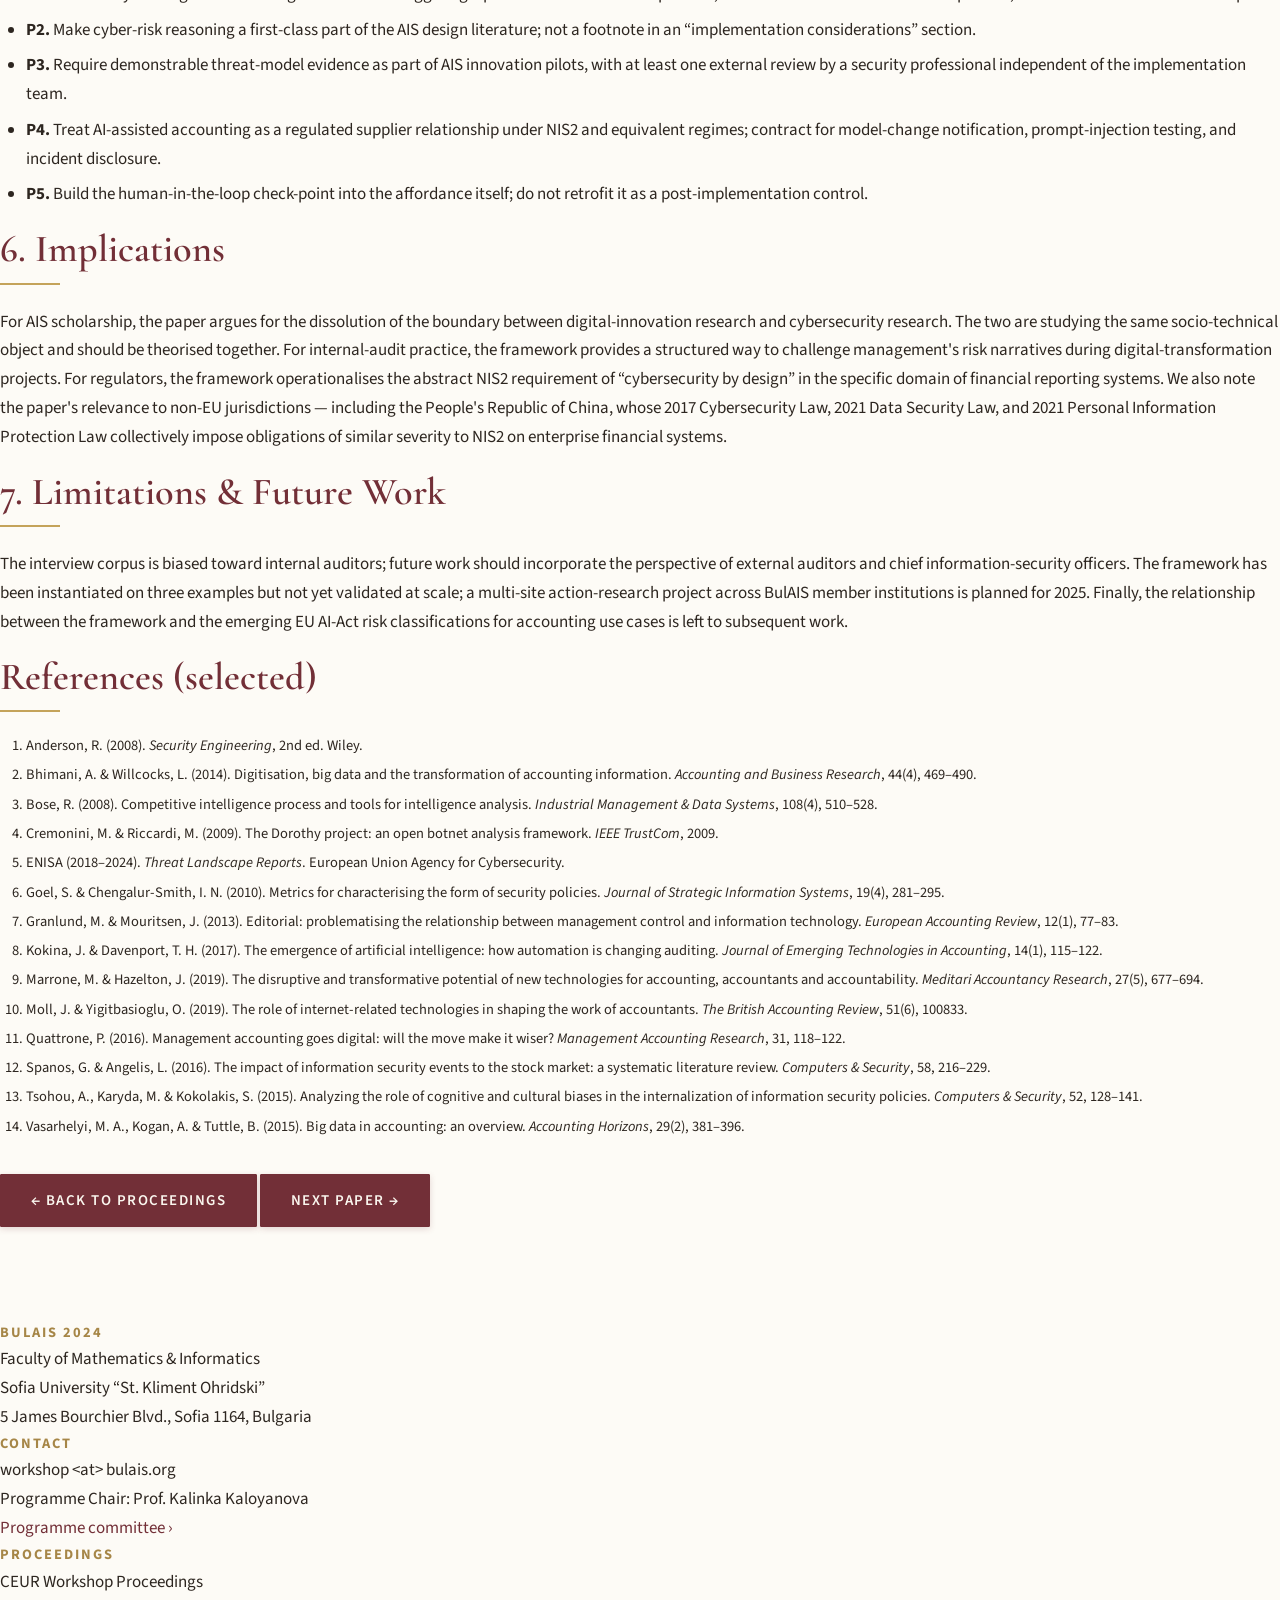
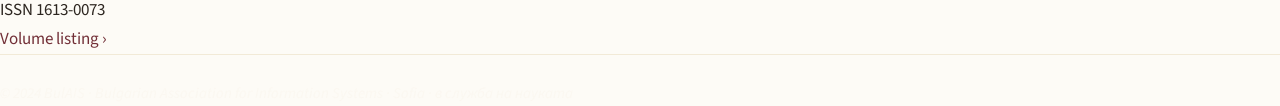
==== commit b701bae8: "Add co-authors" ====
--- a/paper_01.html
+++ b/paper_01.html
@@ -35,13 +35,20 @@
 <main>
   <p style="font-family:'Old Standard TT',serif;text-transform:uppercase;letter-spacing:2px;font-size:12px;color:#9f813d;">Paper 1 of 6 · Session 1: Financial &amp; Accounting IS</p>
   <h1 style="font-family:'Cormorant Garamond',serif;color:#4a1d23;font-size:34px;line-height:1.2;margin:6px 0 4px;">Digital Innovation in Accounting: A Cybersecurity Perspective on Financial Information Systems</h1>
-  <p style="font-style:italic;color:#5a3a37;margin:0 0 22px;">Jiu Xiaoxiao · Independent researcher (Sofia, Bulgaria / Beijing, China)</p>
+  <p style="font-style:italic;color:#5a3a37;margin:0 0 22px;">Jiu Xiaoxiao<sup>1</sup> · Radoslava Hristova<sup>2</sup> · Vladimir Dimitrov<sup>2</sup></p>
 
   <dl class="paper-meta">
-    <dt>Author</dt>
-    <dd>Jiu Xiaoxiao &mdash; corresponding author; jiuxiaoxiao [at] proton.me</dd>
-    <dt>Affiliation</dt>
-    <dd>Independent researcher in residence at Sofia, Bulgaria; previously Senior Internal Auditor, financial-services sector, People's Republic of China.</dd>
+    <dt>Authors</dt>
+    <dd>
+      <sup>1</sup> Jiu Xiaoxiao &mdash; corresponding author; jiuxiaoxiao [at] proton.me<br>
+      <sup>2</sup> Assoc. Prof. Dr. Radoslava Hristova &mdash; radoslava [at] fmi.uni-sofia.bg<br>
+      <sup>2</sup> Prof. Dr. Vladimir Dimitrov &mdash; cht [at] fmi.uni-sofia.bg
+    </dd>
+    <dt>Affiliations</dt>
+    <dd>
+      <sup>1</sup> Independent researcher in residence at Sofia, Bulgaria; previously Senior Internal Auditor, financial-services sector, People's Republic of China.<br>
+      <sup>2</sup> Faculty of Mathematics and Informatics, Sofia University &ldquo;St. Kliment Ohridski&rdquo;, 5 James Bourchier Blvd., Sofia 1164, Bulgaria.
+    </dd>
     <dt>Track</dt>
     <dd>Full research paper, double-blind reviewed (3 reviewers)</dd>
     <dt>Keywords</dt>
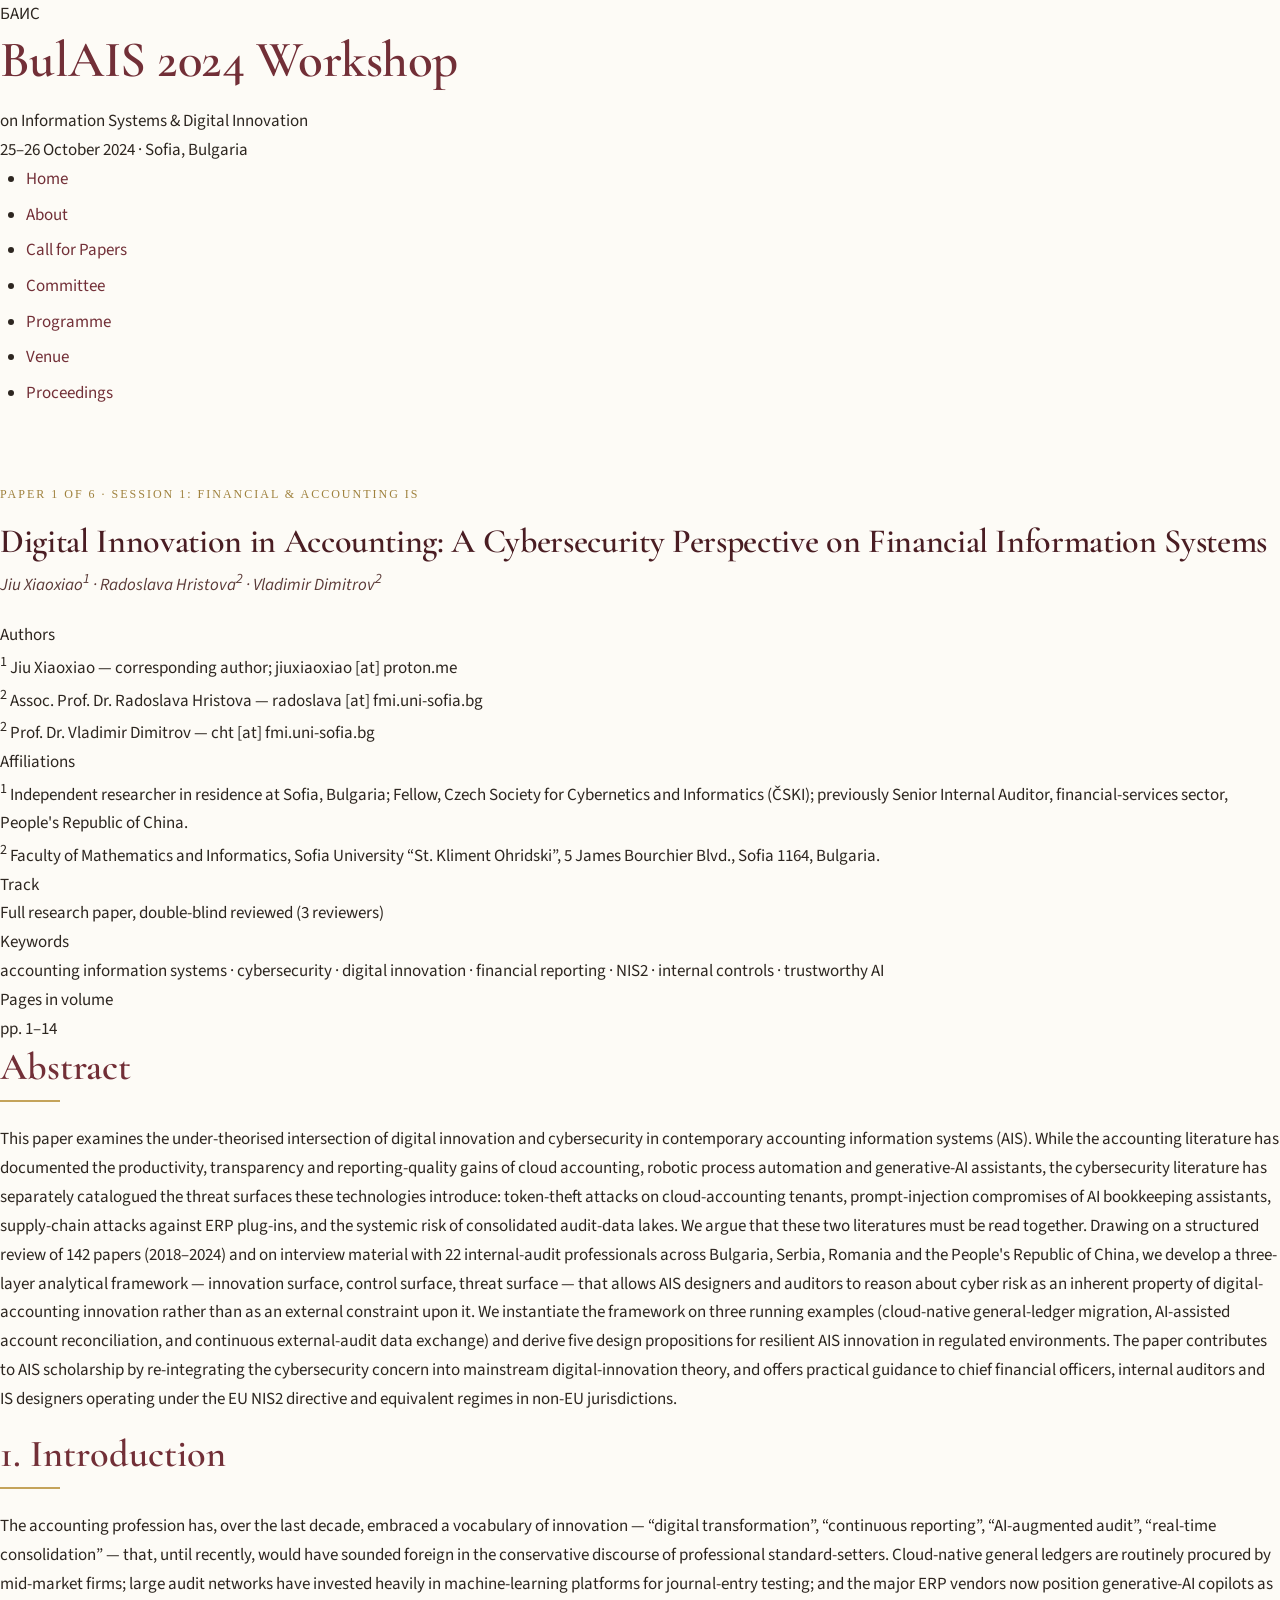
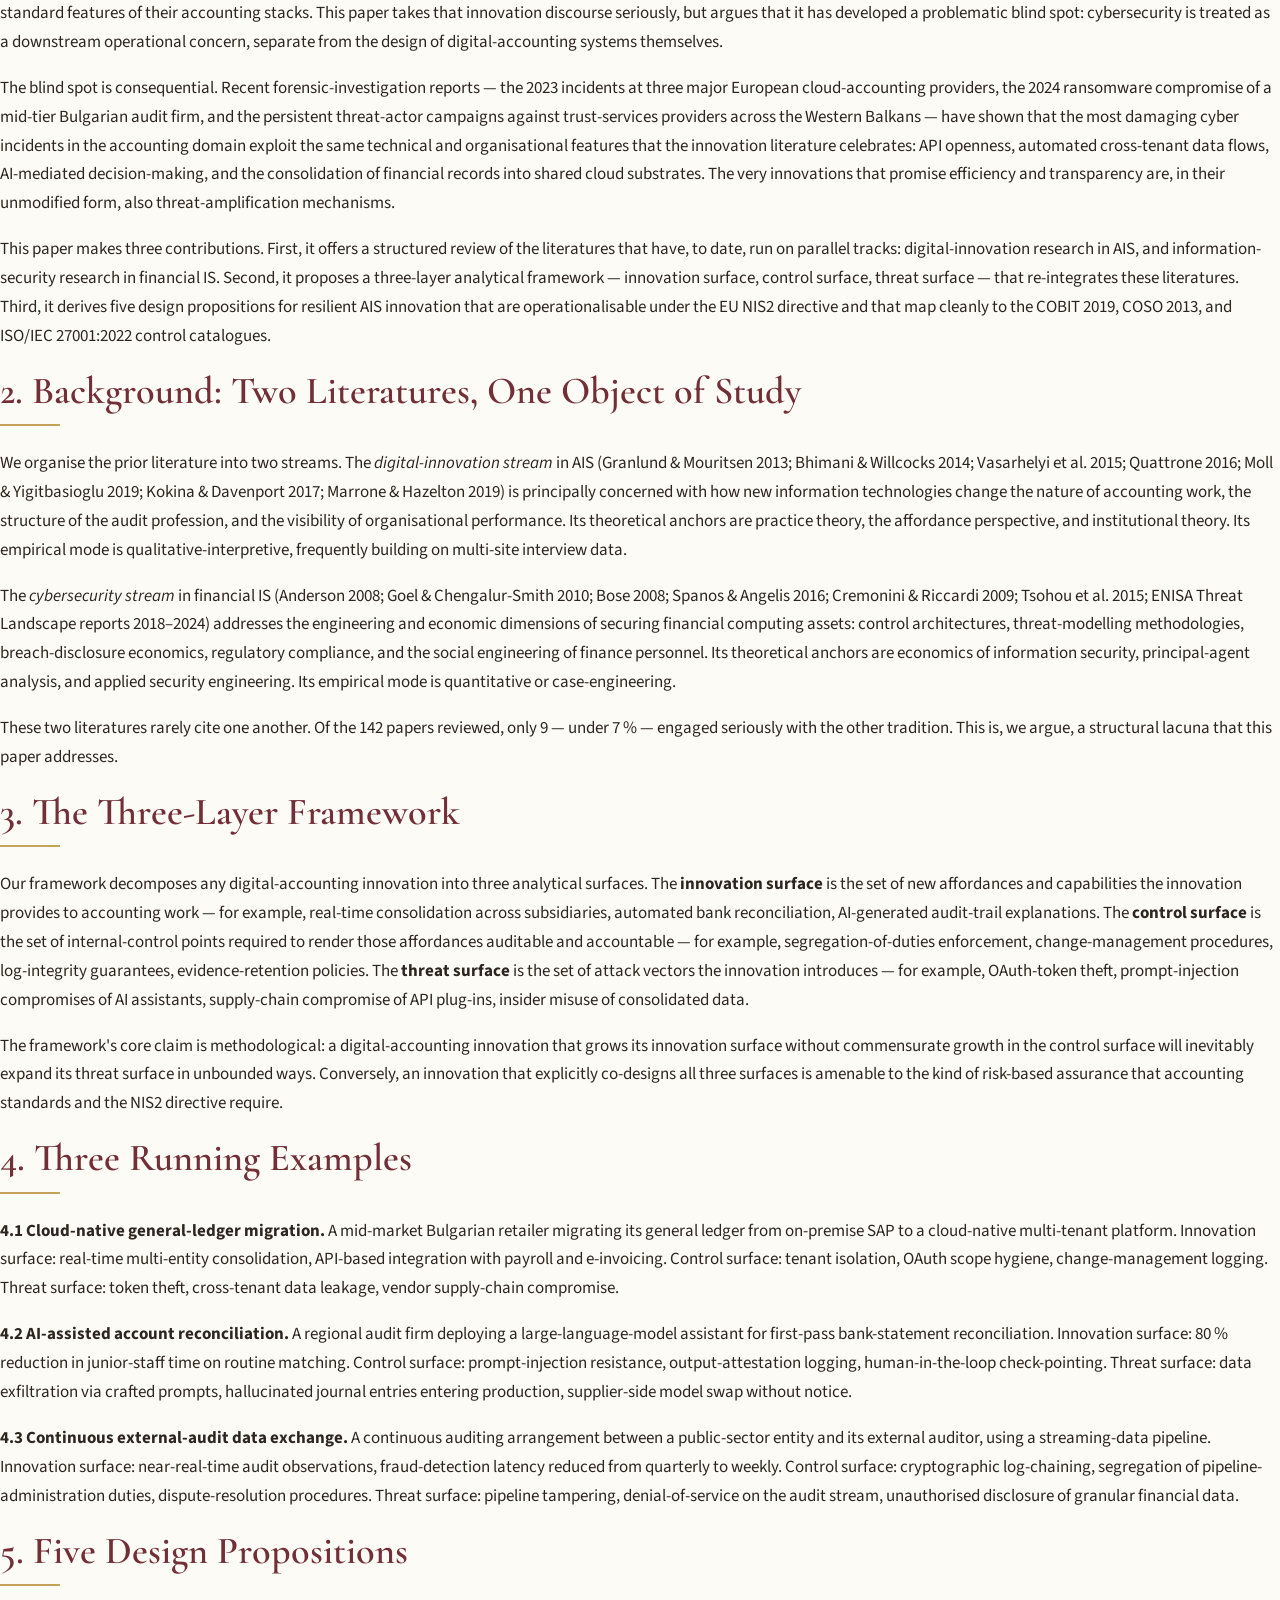
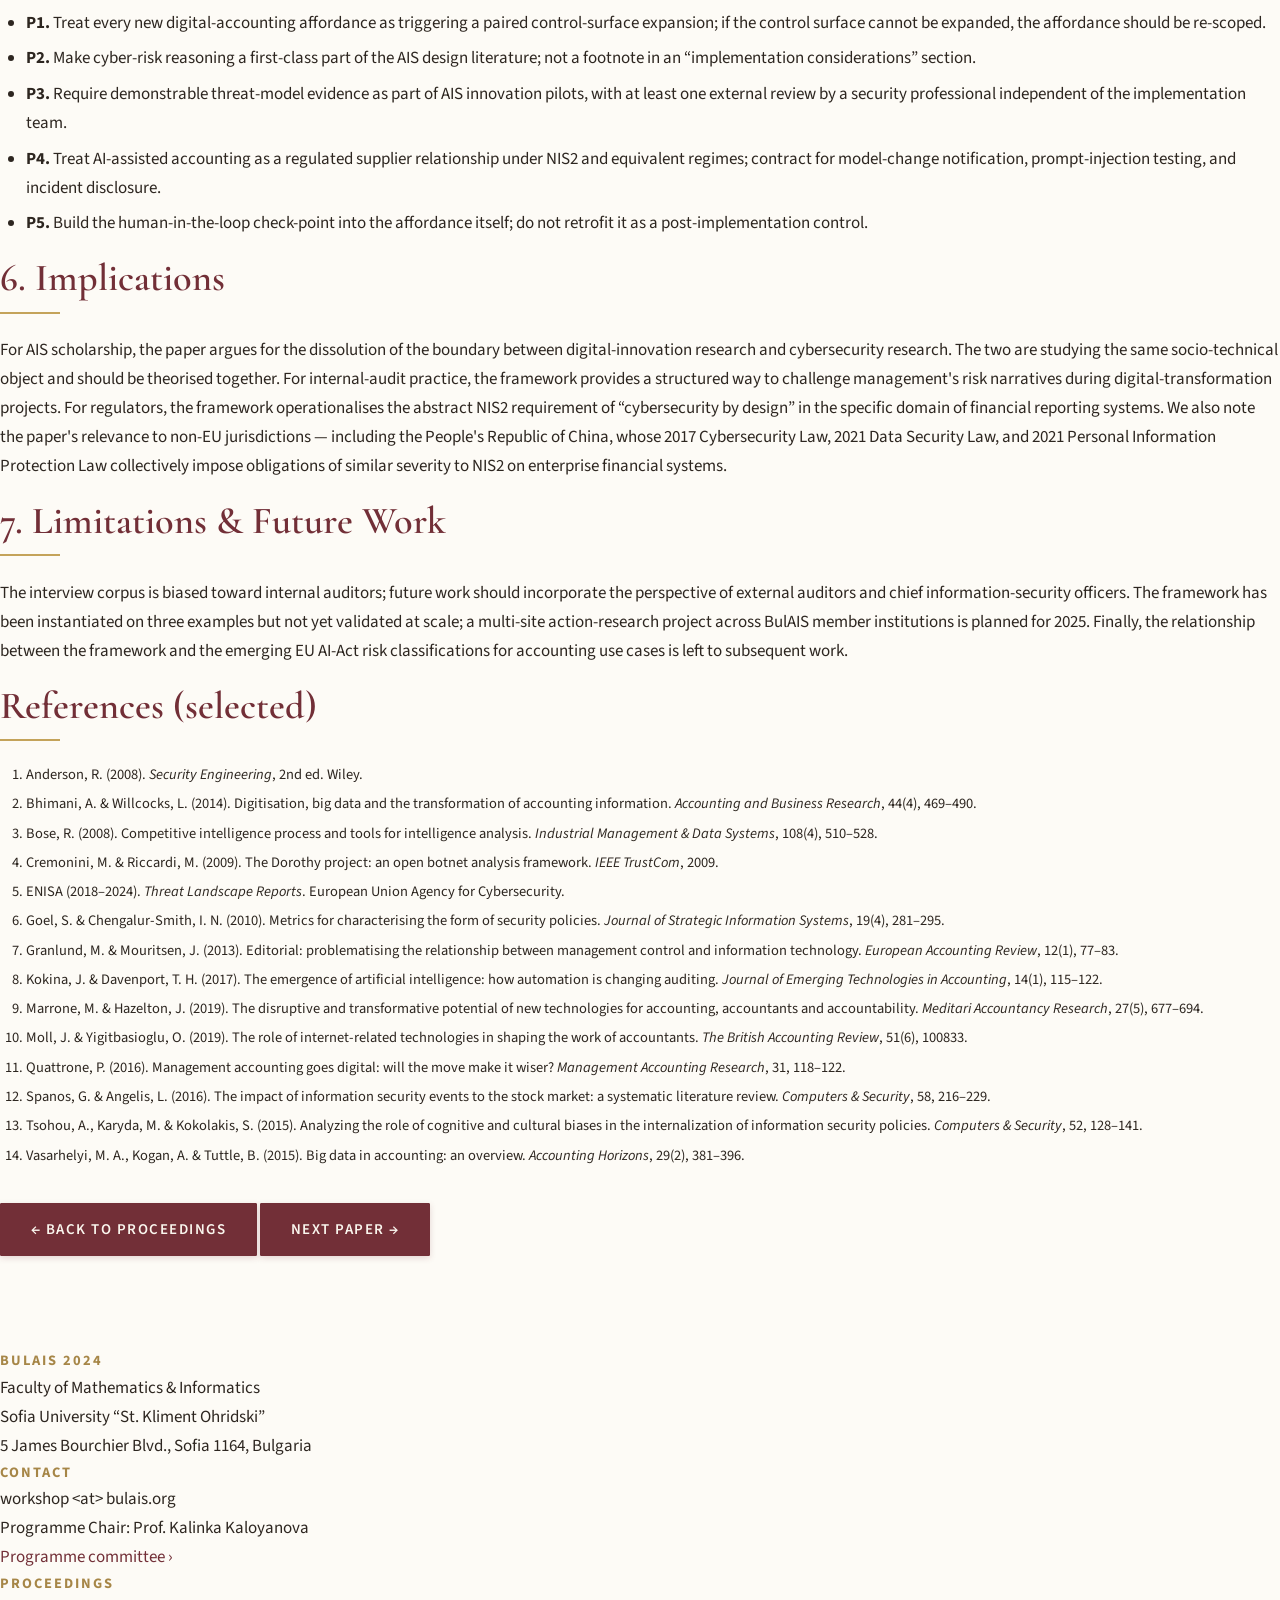
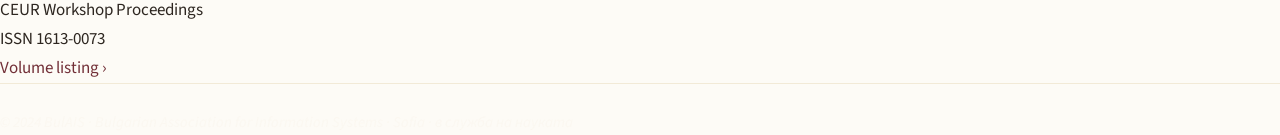
==== commit 9a21bb2d: "Add Fellow ČSKI designation to Jiu Xiaoxiao author affiliation" ====
--- a/paper_01.html
+++ b/paper_01.html
@@ -46,7 +46,7 @@
     </dd>
     <dt>Affiliations</dt>
     <dd>
-      <sup>1</sup> Independent researcher in residence at Sofia, Bulgaria; previously Senior Internal Auditor, financial-services sector, People's Republic of China.<br>
+      <sup>1</sup> Independent researcher in residence at Sofia, Bulgaria; Fellow, Czech Society for Cybernetics and Informatics (ČSKI); previously Senior Internal Auditor, financial-services sector, People's Republic of China.<br>
       <sup>2</sup> Faculty of Mathematics and Informatics, Sofia University &ldquo;St. Kliment Ohridski&rdquo;, 5 James Bourchier Blvd., Sofia 1164, Bulgaria.
     </dd>
     <dt>Track</dt>
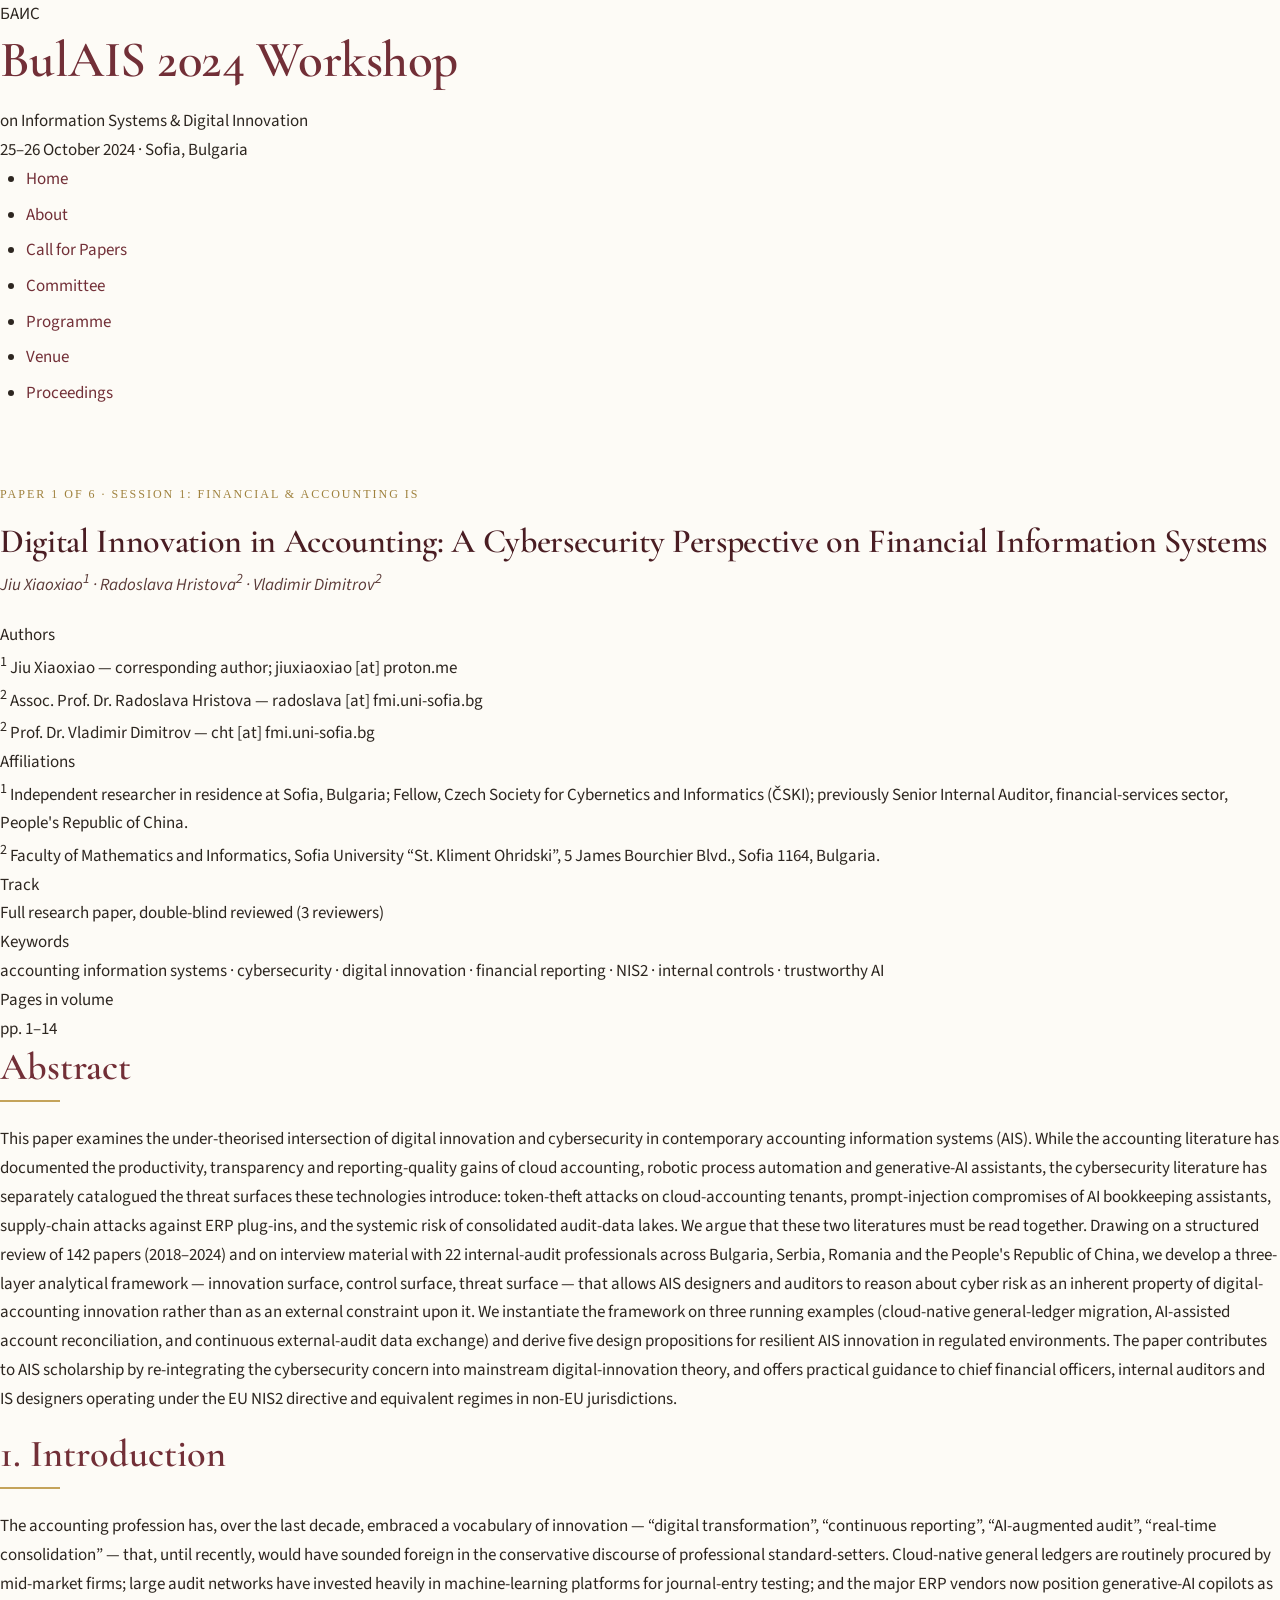
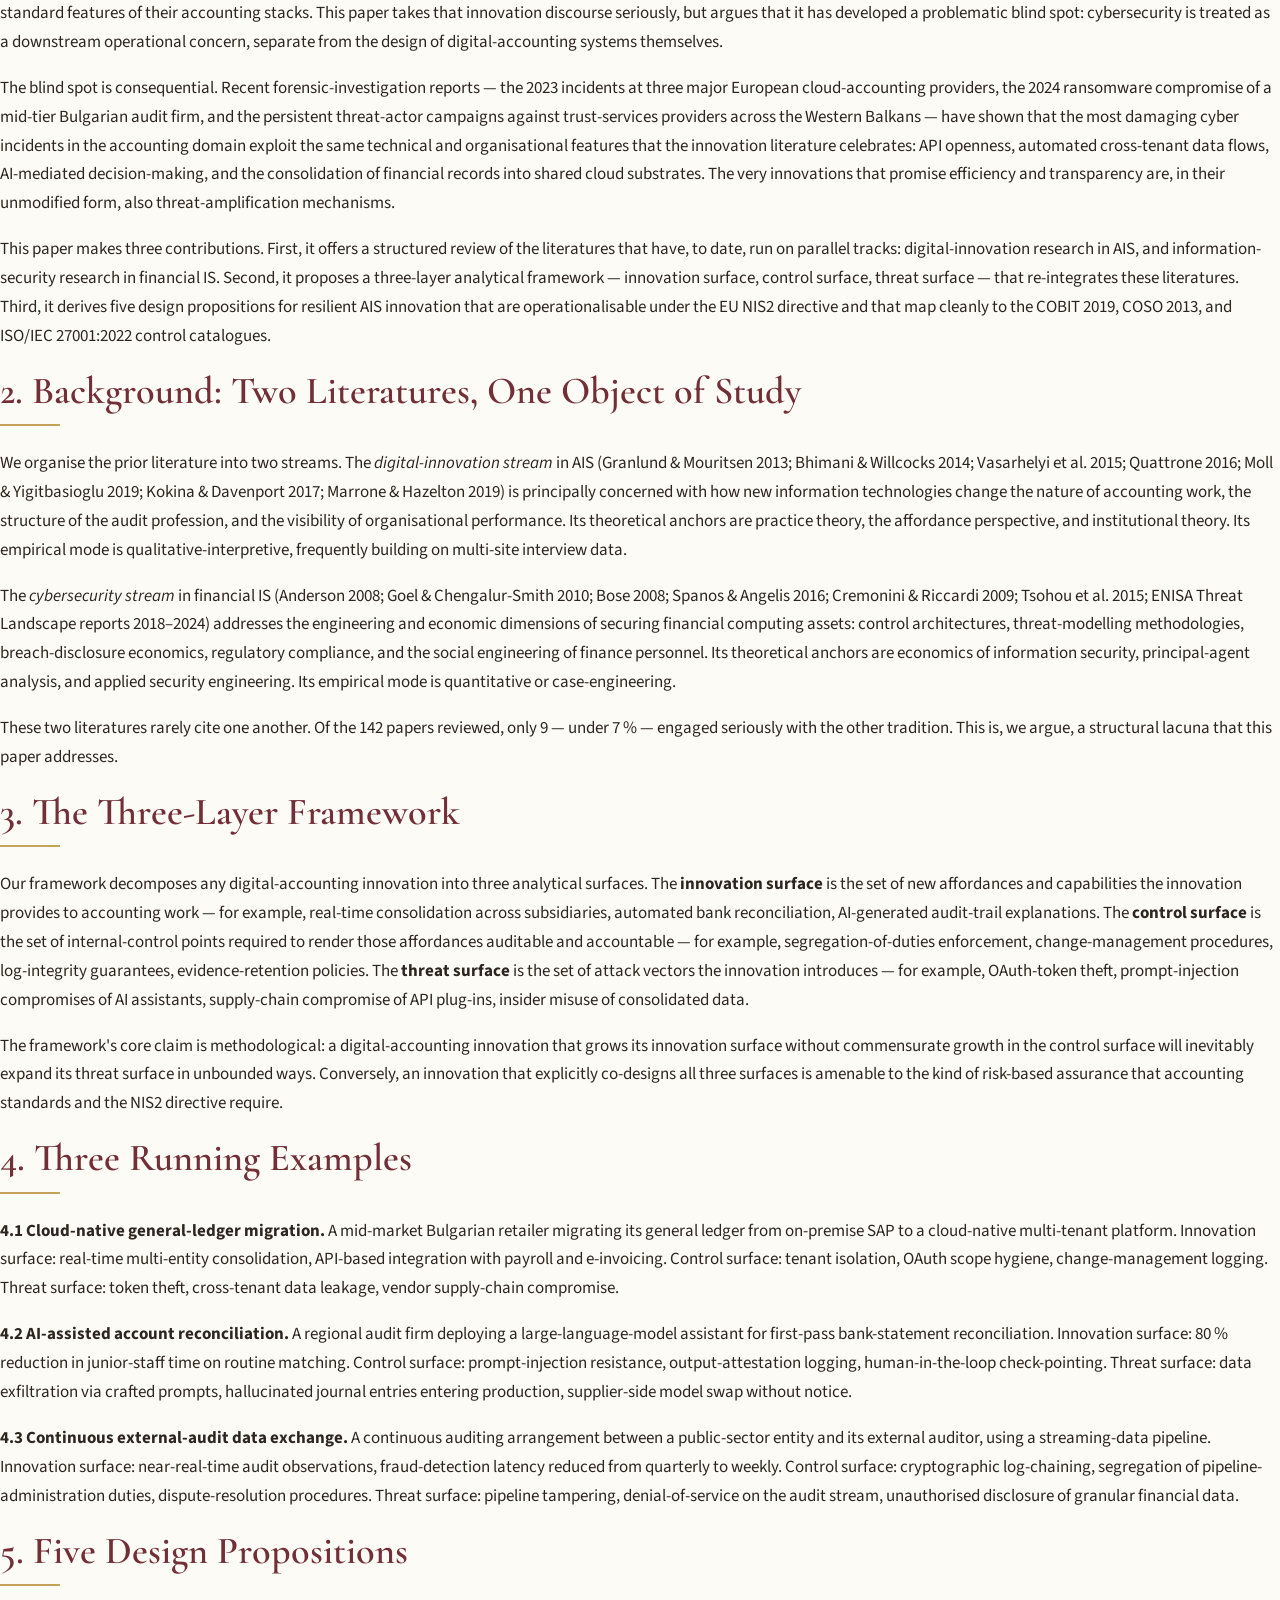
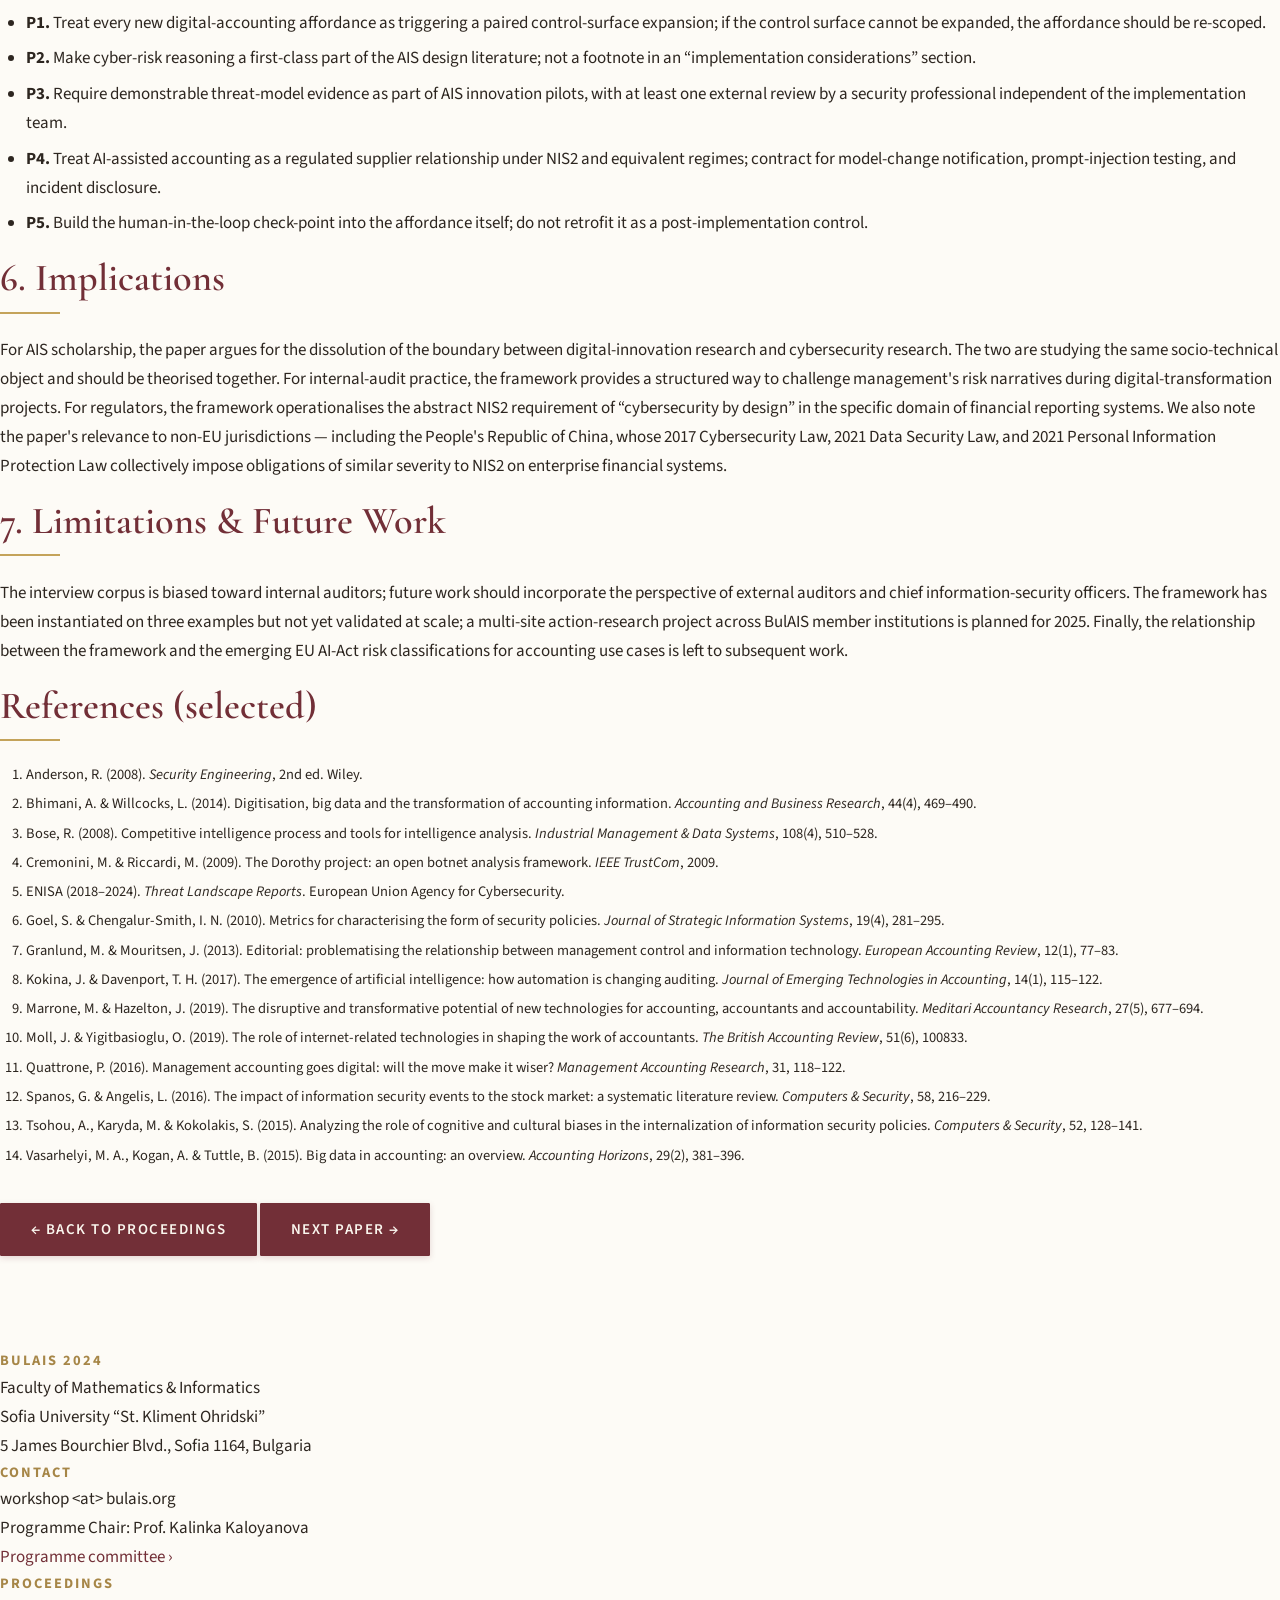
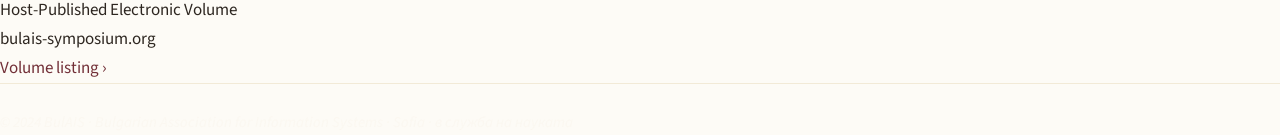
==== commit 546fcdf3: "Downgrade proceedings from CEUR/ISSN to host-published electronic volume Remove all CEUR Workshop Pr" ====
--- a/paper_01.html
+++ b/paper_01.html
@@ -141,8 +141,8 @@
     </div>
     <div>
       <h5>Proceedings</h5>
-      <div>CEUR Workshop Proceedings<br>
-      ISSN 1613-0073<br>
+      <div>Host-Published Electronic Volume<br>
+      bulais-symposium.org<br>
       <a href="proceedings.html">Volume listing &rsaquo;</a></div>
     </div>
   </div>
